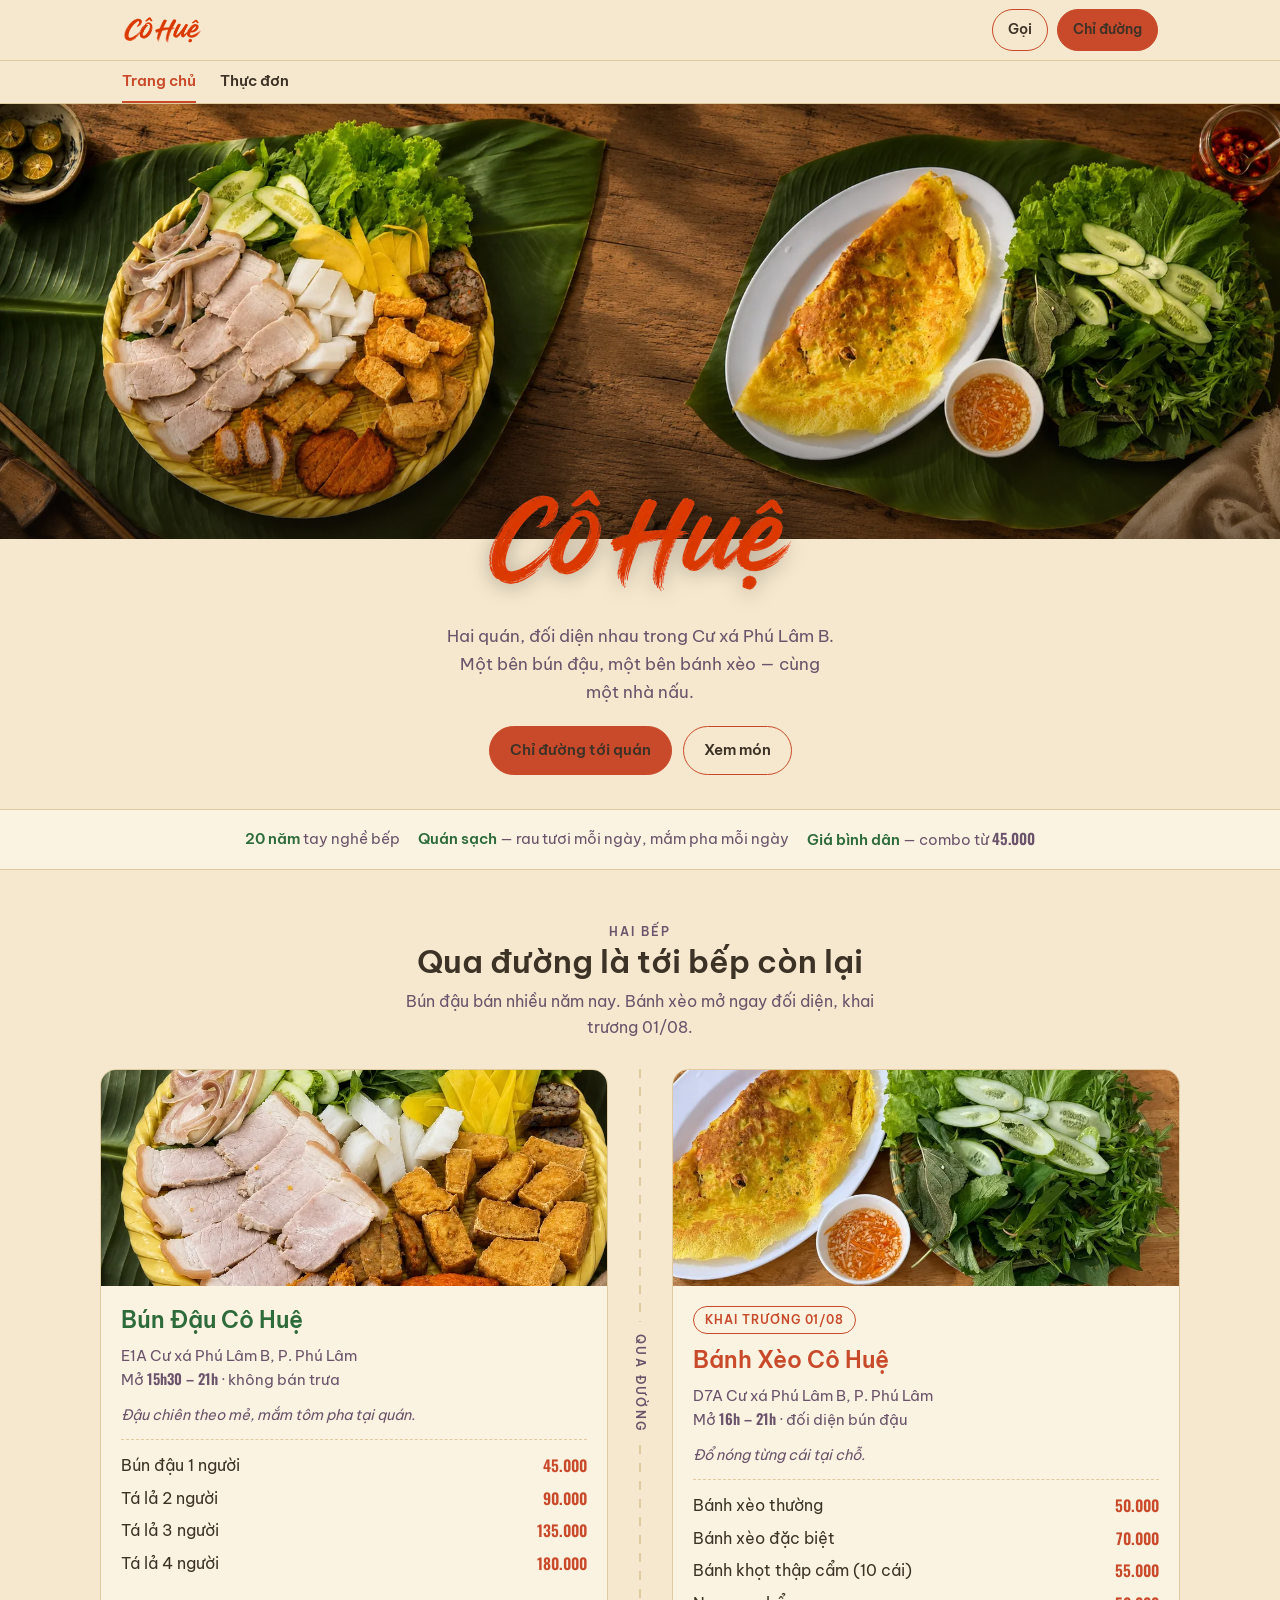
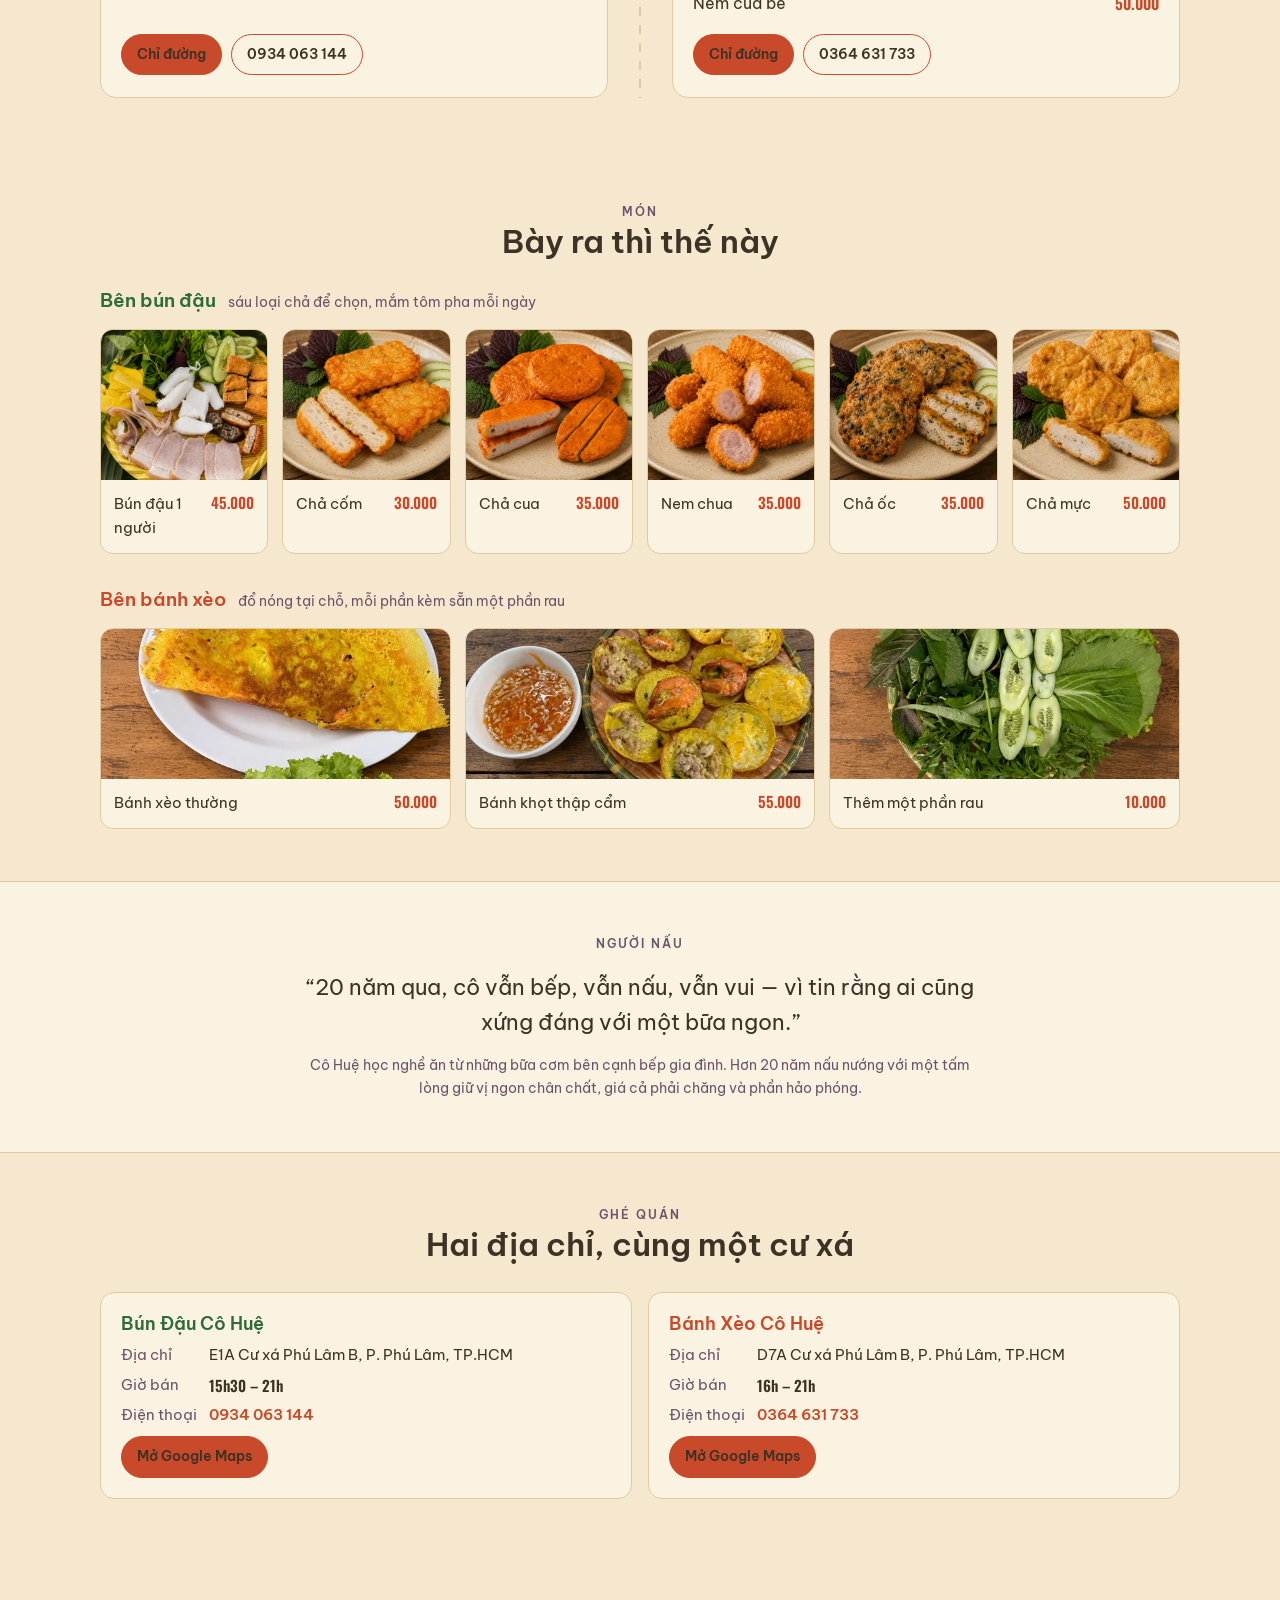
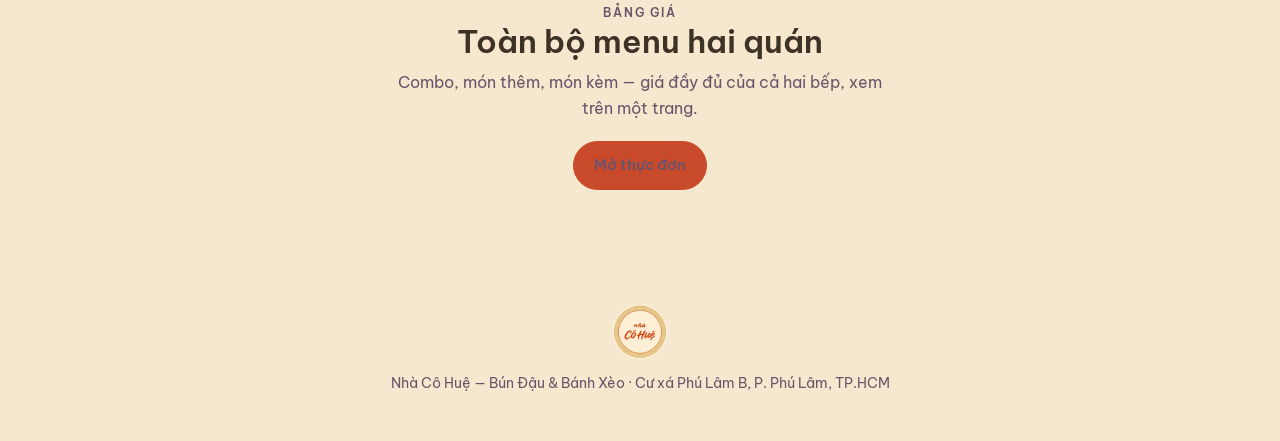
==== index.html @ 1aa7edf6 "trang co hue v1" ====
<!doctype html>
<html lang="vi">
<head>
<meta charset="utf-8">
<meta name="viewport" content="width=device-width,initial-scale=1">
<title>Nhà Cô Huệ — Bún Đậu &amp; Bánh Xèo, Cư xá Phú Lâm B</title>
<meta name="description" content="Hai quán đối diện nhau trong Cư xá Phú Lâm B, P. Phú Lâm, TP.HCM — một bên bún đậu, một bên bánh xèo, cùng một nhà nấu. Bún đậu mở 15h30–21h, bánh xèo mở 16h–21h.">
<link rel="canonical" href="https://nhacohue.com/">
<meta name="color-scheme" content="light">
<meta name="theme-color" content="#F6E8CE">
<link rel="icon" href="favicon-32.png" sizes="32x32" type="image/png">
<link rel="apple-touch-icon" href="favicon-180.png">
<meta property="og:type" content="restaurant">
<meta property="og:locale" content="vi_VN">
<meta property="og:site_name" content="Nhà Cô Huệ">
<meta property="og:title" content="Nhà Cô Huệ — Bún Đậu &amp; Bánh Xèo, Cư xá Phú Lâm B">
<meta property="og:description" content="Hai quán đối diện nhau trong Cư xá Phú Lâm B, P. Phú Lâm, TP.HCM — một bên bún đậu, một bên bánh xèo, cùng một nhà nấu. Bún đậu mở 15h30–21h, bánh xèo mở 16h–21h.">
<meta property="og:url" content="https://nhacohue.com/">
<meta property="og:image" content="https://nhacohue.com/og-nha-co-hue.jpg">
<meta name="twitter:card" content="summary_large_image">
<link rel="preload" href="fonts/be-vietnam-pro-400-1.woff2" as="font" type="font/woff2" crossorigin>
<link rel="preload" href="fonts/be-vietnam-pro-400-2.woff2" as="font" type="font/woff2" crossorigin>
<link rel="stylesheet" href="style.css">
<script type="application/ld+json">
[
  {
    "@context": "https://schema.org",
    "@type": "Restaurant",
    "name": "Bún Đậu Cô Huệ",
    "url": "https://nhacohue.com/",
    "image": "https://nhacohue.com/img/ta-la-2-nguoi.webp",
    "telephone": "+84934063144",
    "servesCuisine": "Bún đậu mắm tôm",
    "priceRange": "$",
    "hasMenu": "https://nhacohue.com/thuc-don",
    "address": {
      "@type": "PostalAddress",
      "streetAddress": "E1A Cư xá Phú Lâm B",
      "addressLocality": "Phường Phú Lâm",
      "addressRegion": "TP.HCM",
      "addressCountry": "VN"
    },
    "openingHours": "Mo-Su 15:30-21:00"
  },
  {
    "@context": "https://schema.org",
    "@type": "Restaurant",
    "name": "Bánh Xèo Cô Huệ",
    "url": "https://nhacohue.com/",
    "image": "https://nhacohue.com/img/banh-xeo-mam.webp",
    "telephone": "+84364631733",
    "servesCuisine": "Bánh xèo",
    "priceRange": "$",
    "hasMenu": "https://nhacohue.com/thuc-don",
    "address": {
      "@type": "PostalAddress",
      "streetAddress": "D7A Cư xá Phú Lâm B",
      "addressLocality": "Phường Phú Lâm",
      "addressRegion": "TP.HCM",
      "addressCountry": "VN"
    },
    "openingHours": "Mo-Su 16:00-21:00"
  }
]
</script>
</head>
<body>
<div class="pg">

<header class="bar">
  <div class="in">
    <img src="img/wordmark-co-hue.webp" alt="Cô Huệ" width="640" height="238">
    <div class="bar-r">
      <a class="btn btn-s btn-sm" href="tel:0934063144">Gọi</a>
      <a class="btn btn-p btn-sm" href="https://www.google.com/maps/search/?api=1&query=B%C3%BAn%20%C4%90%E1%BA%ADu%20C%C3%B4%20Hu%E1%BB%87%2C%20E1A%20C%C6%B0%20X%C3%A1%20Ph%C3%BA%20L%C3%A2m%20B%2C%20Ph%C3%BA%20L%C3%A2m%2C%20TP.HCM">Chỉ đường</a>
    </div>
  </div>
  <nav class="tabs" aria-label="Trang">
    <div class="in">
      <a class="tab" href="index.html" aria-current="page">Trang chủ</a>
      <a class="tab" href="thuc-don.html">Thực đơn</a>
    </div>
  </nav>
</header>

<section class="hero">
  <img class="hero-img" src="img/bia-hai-quan.webp" alt="Mâm bún đậu và mâm bánh xèo của nhà Cô Huệ" width="2000" height="667">
  <img class="hero-mk" src="img/wordmark-co-hue.webp" alt="Cô Huệ" width="640" height="238">
  <div class="hero-t in">
    <p>Hai quán, đối diện nhau trong Cư xá Phú Lâm B. Một bên bún đậu, một bên bánh xèo — cùng một nhà nấu.</p>
    <div class="hero-cta">
      <a class="btn btn-p" href="https://www.google.com/maps/search/?api=1&query=B%C3%BAn%20%C4%90%E1%BA%ADu%20C%C3%B4%20Hu%E1%BB%87%2C%20E1A%20C%C6%B0%20X%C3%A1%20Ph%C3%BA%20L%C3%A2m%20B%2C%20Ph%C3%BA%20L%C3%A2m%2C%20TP.HCM">Chỉ đường tới quán</a>
      <a class="btn btn-s" href="#mon">Xem món</a>
    </div>
  </div>
</section>

<section class="tru">
  <div class="in">
    <span><b>20 năm</b> tay nghề bếp</span>
    <span><b>Quán sạch</b> — rau tươi mỗi ngày, mắm pha mỗi ngày</span>
    <span><b>Giá bình dân</b> — combo từ <span class="num">45.000</span></span>
  </div>
</section>

<section class="sec in">
  <div class="sec-h">
    <div class="lbl">Hai bếp</div>
    <h2>Qua đường là tới bếp còn lại</h2>
    <p>Bún đậu bán nhiều năm nay. Bánh xèo mở ngay đối diện, khai trương 01/08.</p>
  </div>

  <div class="hai">
    <article class="quan bd">
      <img class="quan-img" src="img/ta-la-2-nguoi.webp" alt="Mâm tá lả bún đậu 2 người" width="900" height="675" loading="lazy" decoding="async">
      <div class="quan-b">
        <h3>Bún Đậu Cô Huệ</h3>
        <div class="quan-meta">E1A Cư xá Phú Lâm B, P. Phú Lâm<br>Mở <span class="num">15h30 – 21h</span> · không bán trưa</div>
        <div class="quan-cach">Đậu chiên theo mẻ, mắm tôm pha tại quán.</div>
        <ul class="quan-mon">
          <li><span>Bún đậu 1 người</span><span class="g num">45.000</span></li>
          <li><span>Tá lả 2 người</span><span class="g num">90.000</span></li>
          <li><span>Tá lả 3 người</span><span class="g num">135.000</span></li>
          <li><span>Tá lả 4 người</span><span class="g num">180.000</span></li>
        </ul>
        <div class="quan-act">
          <a class="btn btn-p btn-sm" href="https://www.google.com/maps/search/?api=1&query=B%C3%BAn%20%C4%90%E1%BA%ADu%20C%C3%B4%20Hu%E1%BB%87%2C%20E1A%20C%C6%B0%20X%C3%A1%20Ph%C3%BA%20L%C3%A2m%20B%2C%20Ph%C3%BA%20L%C3%A2m%2C%20TP.HCM">Chỉ đường</a>
          <a class="btn btn-s btn-sm" href="tel:0934063144">0934 063 144</a>
        </div>
      </div>
    </article>

    <div class="giua" aria-hidden="true">
      <div class="duong"></div>
      <div class="chu">qua đường</div>
      <div class="duong"></div>
    </div>

    <article class="quan bx">
      <img class="quan-img" src="img/banh-xeo-mam.webp" alt="Mâm bánh xèo gập đôi ăn kèm rau sống" width="900" height="675" loading="lazy" decoding="async">
      <div class="quan-b">
        <span class="mo">Khai trương 01/08</span>
        <h3>Bánh Xèo Cô Huệ</h3>
        <div class="quan-meta">D7A Cư xá Phú Lâm B, P. Phú Lâm<br>Mở <span class="num">16h – 21h</span> · đối diện bún đậu</div>
        <div class="quan-cach">Đổ nóng từng cái tại chỗ.</div>
        <ul class="quan-mon">
          <li><span>Bánh xèo thường</span><span class="g num">50.000</span></li>
          <li><span>Bánh xèo đặc biệt</span><span class="g num">70.000</span></li>
          <li><span>Bánh khọt thập cẩm (10 cái)</span><span class="g num">55.000</span></li>
          <li><span>Nem cua bể</span><span class="g num">50.000</span></li>
        </ul>
        <div class="quan-act">
          <a class="btn btn-p btn-sm" href="https://www.google.com/maps/search/?api=1&query=B%C3%A1nh%20X%C3%A8o%20C%C3%B4%20Hu%E1%BB%87%2C%20D7A%20C%C6%B0%20X%C3%A1%20Ph%C3%BA%20L%C3%A2m%20B%2C%20Ph%C3%BA%20L%C3%A2m%2C%20TP.HCM">Chỉ đường</a>
          <a class="btn btn-s btn-sm" href="tel:0364631733">0364 631 733</a>
        </div>
      </div>
    </article>
  </div>
</section>

<section class="sec in" id="mon">
  <div class="sec-h">
    <div class="lbl">Món</div>
    <h2>Bày ra thì thế này</h2>
  </div>

  <div class="luoi-h"><h3>Bên bún đậu</h3><em>sáu loại chả để chọn, mắm tôm pha mỗi ngày</em></div>
  <div class="luoi">
    <figure class="mon"><img src="img/bun-dau-1-nguoi.webp" alt="Bún đậu 1 người" width="520" height="390" loading="lazy" decoding="async"><figcaption class="mon-t"><span>Bún đậu 1 người</span><b class="num">45.000</b></figcaption></figure>
    <figure class="mon"><img src="img/cha-com.webp" alt="Chả cốm" width="520" height="390" loading="lazy" decoding="async"><figcaption class="mon-t"><span>Chả cốm</span><b class="num">30.000</b></figcaption></figure>
    <figure class="mon"><img src="img/cha-cua.webp" alt="Chả cua" width="520" height="390" loading="lazy" decoding="async"><figcaption class="mon-t"><span>Chả cua</span><b class="num">35.000</b></figcaption></figure>
    <figure class="mon"><img src="img/nem-chua-ran.webp" alt="Nem chua rán" width="520" height="390" loading="lazy" decoding="async"><figcaption class="mon-t"><span>Nem chua</span><b class="num">35.000</b></figcaption></figure>
    <figure class="mon"><img src="img/cha-oc.webp" alt="Chả ốc" width="520" height="390" loading="lazy" decoding="async"><figcaption class="mon-t"><span>Chả ốc</span><b class="num">35.000</b></figcaption></figure>
    <figure class="mon"><img src="img/cha-muc.webp" alt="Chả mực" width="520" height="390" loading="lazy" decoding="async"><figcaption class="mon-t"><span>Chả mực</span><b class="num">50.000</b></figcaption></figure>
  </div>

  <div class="luoi-h bx" style="margin-top:34px;"><h3>Bên bánh xèo</h3><em>đổ nóng tại chỗ, mỗi phần kèm sẵn một phần rau</em></div>
  <div class="luoi">
    <figure class="mon"><img src="img/banh-xeo-gap-doi.webp" alt="Bánh xèo gập đôi" width="520" height="390" loading="lazy" decoding="async"><figcaption class="mon-t"><span>Bánh xèo thường</span><b class="num">50.000</b></figcaption></figure>
    <figure class="mon"><img src="img/banh-khot-thap-cam.webp" alt="Bánh khọt thập cẩm" width="520" height="390" loading="lazy" decoding="async"><figcaption class="mon-t"><span>Bánh khọt thập cẩm</span><b class="num">55.000</b></figcaption></figure>
    <figure class="mon"><img src="img/rau-song.webp" alt="Rổ rau sống ăn kèm" width="520" height="390" loading="lazy" decoding="async"><figcaption class="mon-t"><span>Thêm một phần rau</span><b class="num">10.000</b></figcaption></figure>
  </div>
</section>

<section class="chuyen">
  <figure class="in">
    <div class="lbl">Người nấu</div>
    <blockquote>“20 năm qua, cô vẫn bếp, vẫn nấu, vẫn vui — vì tin rằng ai cũng xứng đáng với một bữa ngon.”</blockquote>
    <figcaption>Cô Huệ học nghề ăn từ những bữa cơm bên cạnh bếp gia đình. Hơn 20 năm nấu nướng với một tấm lòng giữ vị ngon chân chất, giá cả phải chăng và phần hảo phóng.</figcaption>
  </figure>
</section>

<section class="sec in">
  <div class="sec-h">
    <div class="lbl">Ghé quán</div>
    <h2>Hai địa chỉ, cùng một cư xá</h2>
  </div>
  <div class="ghe">
    <div class="diachi bd">
      <h3>Bún Đậu Cô Huệ</h3>
      <dl>
        <dt>Địa chỉ</dt><dd>E1A Cư xá Phú Lâm B, P. Phú Lâm, TP.HCM</dd>
        <dt>Giờ bán</dt><dd class="num">15h30 – 21h</dd>
        <dt>Điện thoại</dt><dd><a class="tel" href="tel:0934063144">0934 063 144</a></dd>
      </dl>
      <a class="btn btn-p btn-sm" href="https://www.google.com/maps/search/?api=1&query=B%C3%BAn%20%C4%90%E1%BA%ADu%20C%C3%B4%20Hu%E1%BB%87%2C%20E1A%20C%C6%B0%20X%C3%A1%20Ph%C3%BA%20L%C3%A2m%20B%2C%20Ph%C3%BA%20L%C3%A2m%2C%20TP.HCM" style="align-self:flex-start;">Mở Google Maps</a>
    </div>
    <div class="diachi bx">
      <h3>Bánh Xèo Cô Huệ</h3>
      <dl>
        <dt>Địa chỉ</dt><dd>D7A Cư xá Phú Lâm B, P. Phú Lâm, TP.HCM</dd>
        <dt>Giờ bán</dt><dd class="num">16h – 21h</dd>
        <dt>Điện thoại</dt><dd><a class="tel" href="tel:0364631733">0364 631 733</a></dd>
      </dl>
      <a class="btn btn-p btn-sm" href="https://www.google.com/maps/search/?api=1&query=B%C3%A1nh%20X%C3%A8o%20C%C3%B4%20Hu%E1%BB%87%2C%20D7A%20C%C6%B0%20X%C3%A1%20Ph%C3%BA%20L%C3%A2m%20B%2C%20Ph%C3%BA%20L%C3%A2m%2C%20TP.HCM" style="align-self:flex-start;">Mở Google Maps</a>
    </div>
  </div>
</section>

<section class="sec in" id="bang-gia">
  <div class="sec-h">
    <div class="lbl">Bảng giá</div>
    <h2>Toàn bộ menu hai quán</h2>
    <p>Combo, món thêm, món kèm — giá đầy đủ của cả hai bếp, xem trên một trang.</p>
    <p style="margin-top:20px;"><a class="btn btn-p" href="thuc-don.html">Mở thực đơn</a></p>
  </div>
</section>

<footer class="chan">
  <div class="in">
    <img src="img/logo-nha-co-hue.webp" alt="" width="160" height="160" loading="lazy" decoding="async">
    <div>Nhà Cô Huệ — Bún Đậu &amp; Bánh Xèo · Cư xá Phú Lâm B, P. Phú Lâm, TP.HCM</div>
  </div>
</footer>

<div class="dock">
  <a class="btn btn-s btn-sm" href="tel:0934063144">Gọi bún đậu</a>
  <a class="btn btn-p btn-sm" href="https://www.google.com/maps/search/?api=1&query=B%C3%BAn%20%C4%90%E1%BA%ADu%20C%C3%B4%20Hu%E1%BB%87%2C%20E1A%20C%C6%B0%20X%C3%A1%20Ph%C3%BA%20L%C3%A2m%20B%2C%20Ph%C3%BA%20L%C3%A2m%2C%20TP.HCM">Chỉ đường</a>
</div>

</div>
</body>
</html>
---- style.css ----
/* Sinh bởi _brand/web/build_site.py — ĐỪNG sửa tay ở đây.
   Sửa landing-template.html trong vault rồi build lại. */
@font-face{
  font-family:'Be Vietnam Pro';
  font-style:normal;
  font-weight:400;
  font-display:swap;
  src:url(fonts/be-vietnam-pro-400-1.woff2) format('woff2');
  unicode-range:U+0102-0103, U+0110-0111, U+0128-0129, U+0168-0169, U+01A0-01A1, U+01AF-01B0, U+0300-0301, U+0303-0304, U+0308-0309, U+0323, U+0329, U+1EA0-1EF9, U+20AB;
}
@font-face{
  font-family:'Be Vietnam Pro';
  font-style:normal;
  font-weight:400;
  font-display:swap;
  src:url(fonts/be-vietnam-pro-400-2.woff2) format('woff2');
  unicode-range:U+0000-00FF, U+0131, U+0152-0153, U+02BB-02BC, U+02C6, U+02DA, U+02DC, U+0304, U+0308, U+0329, U+2000-206F, U+20AC, U+2122, U+2191, U+2193, U+2212, U+2215, U+FEFF, U+FFFD;
}
@font-face{
  font-family:'Be Vietnam Pro';
  font-style:normal;
  font-weight:600;
  font-display:swap;
  src:url(fonts/be-vietnam-pro-600-1.woff2) format('woff2');
  unicode-range:U+0102-0103, U+0110-0111, U+0128-0129, U+0168-0169, U+01A0-01A1, U+01AF-01B0, U+0300-0301, U+0303-0304, U+0308-0309, U+0323, U+0329, U+1EA0-1EF9, U+20AB;
}
@font-face{
  font-family:'Be Vietnam Pro';
  font-style:normal;
  font-weight:600;
  font-display:swap;
  src:url(fonts/be-vietnam-pro-600-2.woff2) format('woff2');
  unicode-range:U+0000-00FF, U+0131, U+0152-0153, U+02BB-02BC, U+02C6, U+02DA, U+02DC, U+0304, U+0308, U+0329, U+2000-206F, U+20AC, U+2122, U+2191, U+2193, U+2212, U+2215, U+FEFF, U+FFFD;
}
@font-face{
  font-family:'Oswald';
  font-style:normal;
  font-weight:600;
  font-display:swap;
  src:url(fonts/oswald-600-1.woff2) format('woff2');
  unicode-range:U+0102-0103, U+0110-0111, U+0128-0129, U+0168-0169, U+01A0-01A1, U+01AF-01B0, U+0300-0301, U+0303-0304, U+0308-0309, U+0323, U+0329, U+1EA0-1EF9, U+20AB;
}
@font-face{
  font-family:'Oswald';
  font-style:normal;
  font-weight:600;
  font-display:swap;
  src:url(fonts/oswald-600-2.woff2) format('woff2');
  unicode-range:U+0000-00FF, U+0131, U+0152-0153, U+02BB-02BC, U+02C6, U+02DA, U+02DC, U+0304, U+0308, U+0329, U+2000-206F, U+20AC, U+2122, U+2191, U+2193, U+2212, U+2215, U+FEFF, U+FFFD;
}

:root{
  --kem:#F6E8CE; --kem-sang:#FBF3E2; --do-dat:#C94A2A; --xanh-rau:#2E6B3A;
  --mam-tom:#6B546B; --tre-moc:#D6B485; --muc:#3D3226;
  --nen:var(--kem); --mat:var(--kem-sang); --chu:var(--muc); --chu-phu:var(--mam-tom);
  --vien:#E0CBA0; --accent:var(--do-dat); --rau:var(--xanh-rau);
  --sans:"Be Vietnam Pro","Segoe UI",system-ui,-apple-system,"Helvetica Neue",sans-serif;
  --so:"Oswald","Be Vietnam Pro","Segoe UI",system-ui,sans-serif;
  --wrap:1080px;
}
/* KHOÁ CỨNG bảng màu kem — Minh chốt 27/07. KHÔNG thêm lại nhánh
   prefers-color-scheme:dark: bảng màu Cô Huệ là kem–đỏ đất–xanh rau, bản tối
   trước đây chỉ là đảo màu máy móc và chọi với mọi ảnh món chụp nền sáng. */
:root{color-scheme:light;}

*{box-sizing:border-box;}
html,body{margin:0;padding:0;background:var(--nen);}
.pg{background:var(--nen);color:var(--chu);font-family:var(--sans);
    font-size:17px;line-height:1.65;margin:0;padding:0;}
.pg img{max-width:100%;display:block;}
.pg a{color:inherit;}
.in{max-width:var(--wrap);margin:0 auto;padding:0 22px;}
.pg h1,.pg h2,.pg h3{text-wrap:balance;margin:0;font-weight:600;line-height:1.2;}
.lbl{font-size:12px;letter-spacing:.16em;text-transform:uppercase;
     color:var(--chu-phu);font-weight:600;}
.num{font-family:var(--so);font-variant-numeric:tabular-nums;font-weight:600;}

.bar{position:sticky;top:0;z-index:30;background:var(--nen);
     border-bottom:1px solid var(--vien);}
.bar>.in{display:flex;align-items:center;justify-content:space-between;
         gap:14px;height:60px;}
.bar img{height:30px;width:auto;}
.bar-r{display:flex;gap:9px;align-items:center;}

/* hàng thứ hai của thanh — hai tab, không JS */
.tabs{border-top:1px solid var(--vien);}
.tabs .in{display:flex;gap:24px;align-items:stretch;height:42px;}
.tab{display:flex;align-items:center;font-size:15px;font-weight:600;
     text-decoration:none;color:var(--chu-phu);border-bottom:2px solid transparent;}
.tab:hover{color:var(--chu);}
.tab[aria-current="page"]{color:var(--accent);border-bottom-color:var(--accent);}
.tab:focus-visible{outline:3px solid var(--rau);outline-offset:-3px;}

.btn{display:inline-flex;align-items:center;gap:7px;border-radius:999px;
     padding:11px 20px;font-size:15px;font-weight:600;text-decoration:none;
     border:1.5px solid var(--accent);transition:transform .15s,filter .15s;}
.btn-p{background:var(--accent);color:#FFF6E6;}
.btn-s{background:transparent;color:var(--accent);}
.btn:hover{filter:brightness(1.06);transform:translateY(-1px);}
.btn:focus-visible{outline:3px solid var(--rau);outline-offset:2px;}
.btn-sm{padding:8px 15px;font-size:14px;}

/* ảnh nguồn 3:1 — chiều cao bám sát 34vw để crop tối thiểu, không cắt cụt hai mâm */
.hero{position:relative;--hero-h:clamp(300px,34vw,560px);}
.hero-img{width:100%;height:var(--hero-h);object-fit:cover;object-position:center 46%;}
/* dải tối ở đáy ảnh (KHÔNG phải đáy section): wordmark luôn đọc được */
.hero::after{content:"";position:absolute;left:0;right:0;top:0;height:var(--hero-h);
             pointer-events:none;
             background:linear-gradient(to bottom,transparent 60%,rgba(20,14,8,.5));}
.hero-mk{display:block;margin:-58px auto 0;position:relative;z-index:2;
         width:min(320px,66%);height:auto;
         filter:drop-shadow(0 3px 10px rgba(0,0,0,.28));}
.hero-t{text-align:center;padding:12px 0 34px;}
.hero-t p{margin:10px auto 0;max-width:36ch;color:var(--chu-phu);font-size:17px;}
.hero-cta{display:flex;gap:11px;justify-content:center;flex-wrap:wrap;margin-top:20px;}

.tru{border-top:1px solid var(--vien);border-bottom:1px solid var(--vien);
     background:var(--mat);}
.tru .in{display:flex;flex-wrap:wrap;gap:18px;justify-content:center;
         align-items:center;padding-top:16px;padding-bottom:16px;}
.tru b{color:var(--rau);font-weight:600;}
.tru span{font-size:15px;color:var(--chu-phu);}

.sec{padding:52px 0;}
.sec-h{text-align:center;margin-bottom:28px;}
.sec-h h1,.sec-h h2{font-size:clamp(24px,3.6vw,32px);}
.sec-h p{color:var(--chu-phu);margin:8px auto 0;max-width:44ch;font-size:16px;}

.hai{display:grid;grid-template-columns:1fr 64px 1fr;gap:0;align-items:stretch;}
.quan{background:var(--mat);border:1px solid var(--vien);border-radius:16px;
      overflow:hidden;display:flex;flex-direction:column;}
.quan-img{width:100%;height:216px;object-fit:cover;}
.quan-b{padding:20px 20px 22px;display:flex;flex-direction:column;gap:12px;flex:1;}
.quan h3{font-size:23px;color:var(--rau);}
.quan.bx h3{color:var(--accent);}
.quan-meta{font-size:14.5px;color:var(--chu-phu);line-height:1.55;}
.quan-cach{font-size:14.5px;color:var(--chu-phu);font-style:italic;}
.quan-mon{list-style:none;margin:0;padding:0;display:flex;flex-direction:column;gap:7px;
          border-top:1px dashed var(--vien);padding-top:13px;}
.quan-mon li{display:flex;justify-content:space-between;gap:12px;font-size:15.5px;}
.quan-mon .g{color:var(--accent);}
.quan-act{display:flex;gap:9px;flex-wrap:wrap;margin-top:auto;padding-top:6px;}
.mo{display:inline-block;font-size:12px;font-weight:600;letter-spacing:.08em;
    text-transform:uppercase;color:var(--accent);border:1px solid var(--accent);
    border-radius:999px;padding:3px 11px;align-self:flex-start;}

.giua{display:flex;flex-direction:column;align-items:center;justify-content:center;gap:12px;}
.giua .duong{flex:1;width:2px;background:repeating-linear-gradient(
    to bottom,var(--vien) 0 9px,transparent 9px 18px);}
.giua .chu{writing-mode:vertical-rl;font-size:12px;letter-spacing:.2em;
           text-transform:uppercase;color:var(--chu-phu);white-space:nowrap;font-weight:600;}

.luoi{display:grid;grid-template-columns:repeat(auto-fit,minmax(168px,1fr));gap:14px;}
/* figure có margin mặc định 40px hai bên — Artifact reset hộ, host thường thì không */
.mon{margin:0;background:var(--mat);border:1px solid var(--vien);border-radius:13px;overflow:hidden;}
.mon img{width:100%;height:150px;object-fit:cover;}
.mon-t{padding:10px 13px 12px;display:flex;justify-content:space-between;
       align-items:baseline;gap:8px;}
.mon-t span{font-size:15px;}
.mon-t b{color:var(--accent);font-weight:600;font-size:15px;}
.luoi-h{display:flex;align-items:baseline;gap:12px;margin:0 0 15px;}
.luoi-h h3{font-size:19px;color:var(--rau);}
.luoi-h.bx h3{color:var(--accent);}
.luoi-h em{font-style:normal;font-size:14px;color:var(--chu-phu);}

.chuyen{background:var(--mat);border-top:1px solid var(--vien);
        border-bottom:1px solid var(--vien);}
.chuyen .in{max-width:720px;text-align:center;padding-top:52px;padding-bottom:52px;}
.chuyen blockquote{margin:16px 0 0;font-size:clamp(18px,2.5vw,22px);line-height:1.6;}
.chuyen figcaption{margin-top:14px;font-size:14px;color:var(--chu-phu);}

.ghe{display:grid;grid-template-columns:repeat(auto-fit,minmax(268px,1fr));gap:16px;}
.diachi{background:var(--mat);border:1px solid var(--vien);border-radius:14px;padding:20px;
        display:flex;flex-direction:column;gap:9px;}
.diachi h3{font-size:18px;color:var(--rau);}
.diachi.bx h3{color:var(--accent);}
.diachi dl{margin:0;display:grid;grid-template-columns:auto 1fr;gap:5px 12px;font-size:15px;}
.diachi dt{color:var(--chu-phu);}
.diachi dd{margin:0;}
.diachi a.tel{color:var(--accent);text-decoration:none;font-weight:600;}

.bg{border:1px solid var(--vien);border-radius:13px;background:var(--mat);
    margin-bottom:12px;overflow:hidden;}
.bg>summary{cursor:pointer;padding:15px 20px;font-weight:600;font-size:17px;
            list-style:none;display:flex;justify-content:space-between;
            align-items:center;gap:12px;}
.bg>summary::-webkit-details-marker{display:none;}
.bg>summary::after{content:"+";font-family:var(--so);font-size:23px;
                   color:var(--accent);line-height:1;}
.bg[open]>summary::after{content:"\2013";}
.bg>summary:focus-visible{outline:3px solid var(--rau);outline-offset:-3px;}
.bg-b{padding:0 20px 18px;}
.bg-b h4{margin:15px 0 5px;font-size:12px;letter-spacing:.16em;text-transform:uppercase;
         color:var(--chu-phu);font-weight:600;}
.bg-b>p{margin:13px 0 0;font-size:14px;color:var(--chu-phu);}
.gia{list-style:none;margin:0;padding:0;columns:2;column-gap:26px;}
.gia li{display:flex;justify-content:space-between;gap:10px;font-size:15.5px;
        padding:5px 0;border-bottom:1px dotted var(--vien);break-inside:avoid;}
@media (max-width:560px){.gia{columns:1;}}
.them{margin:14px 0 0;text-align:center;font-size:15px;color:var(--chu-phu);}

.chan{text-align:center;padding:34px 0 46px;color:var(--chu-phu);font-size:14px;}
.chan img{width:56px;height:56px;margin:0 auto 12px;border-radius:50%;}

.dock{position:sticky;bottom:0;z-index:30;display:none;gap:9px;padding:10px 16px;
      background:var(--nen);border-top:1px solid var(--vien);}
.dock .btn{flex:1;justify-content:center;}

@media (max-width:860px){
  .bar>.in{height:54px;}
  .tabs .in{height:38px;gap:20px;}
  .tab{font-size:14px;}
  .hai{grid-template-columns:1fr;gap:14px;}
  .giua{flex-direction:row;padding:2px 0;}
  .giua .duong{height:2px;width:auto;background:repeating-linear-gradient(
      to right,var(--vien) 0 9px,transparent 9px 18px);}
  .giua .chu{writing-mode:horizontal-tb;}
  /* ảnh 3:1 mà khung điện thoại cao -> crop ngang nhiều; kéo về phía mâm bún đậu
     thay vì để giữa (giữa là khoảng gỗ trống) */
  .hero-img{object-position:30% 46%;}
  .hero-mk{margin-top:-40px;width:min(250px,72%);}
  .dock{display:flex;}
}
@media (prefers-reduced-motion:reduce){
  .btn{transition:none;}
  .btn:hover{transform:none;}
}
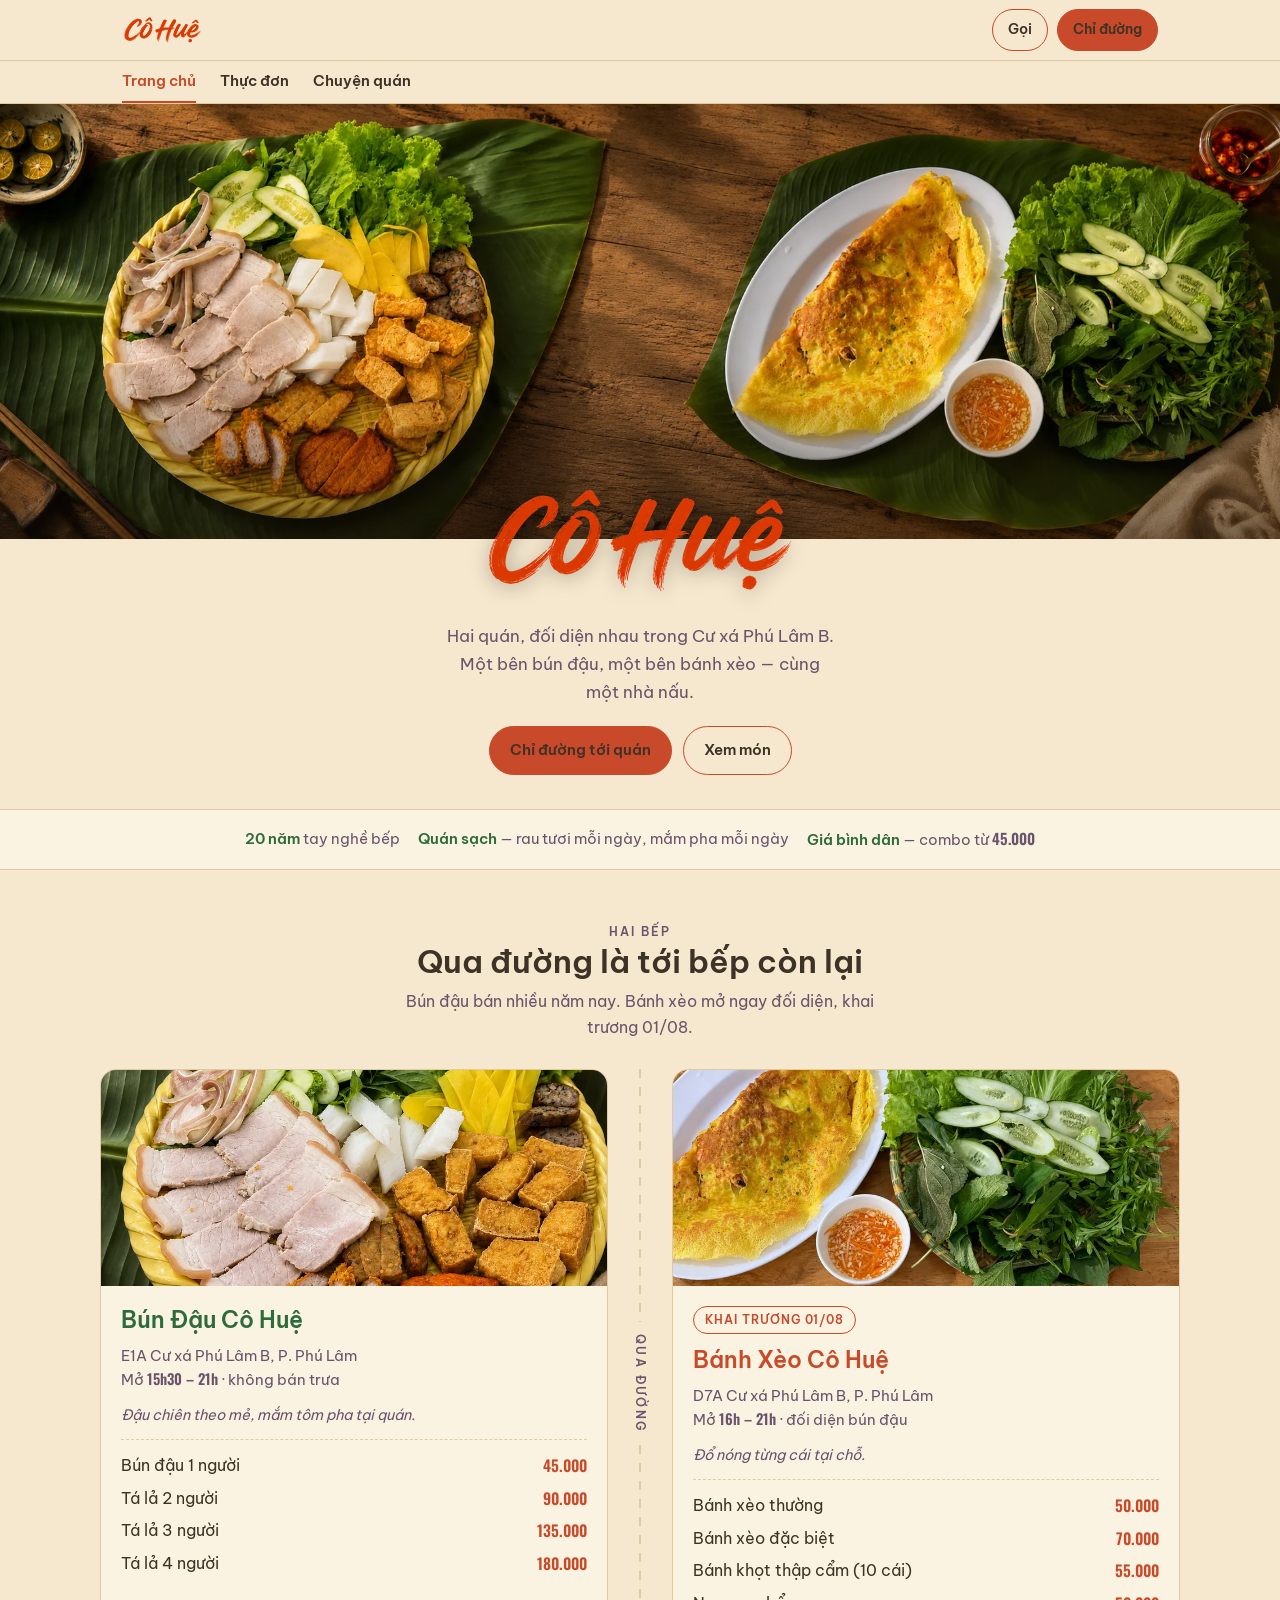
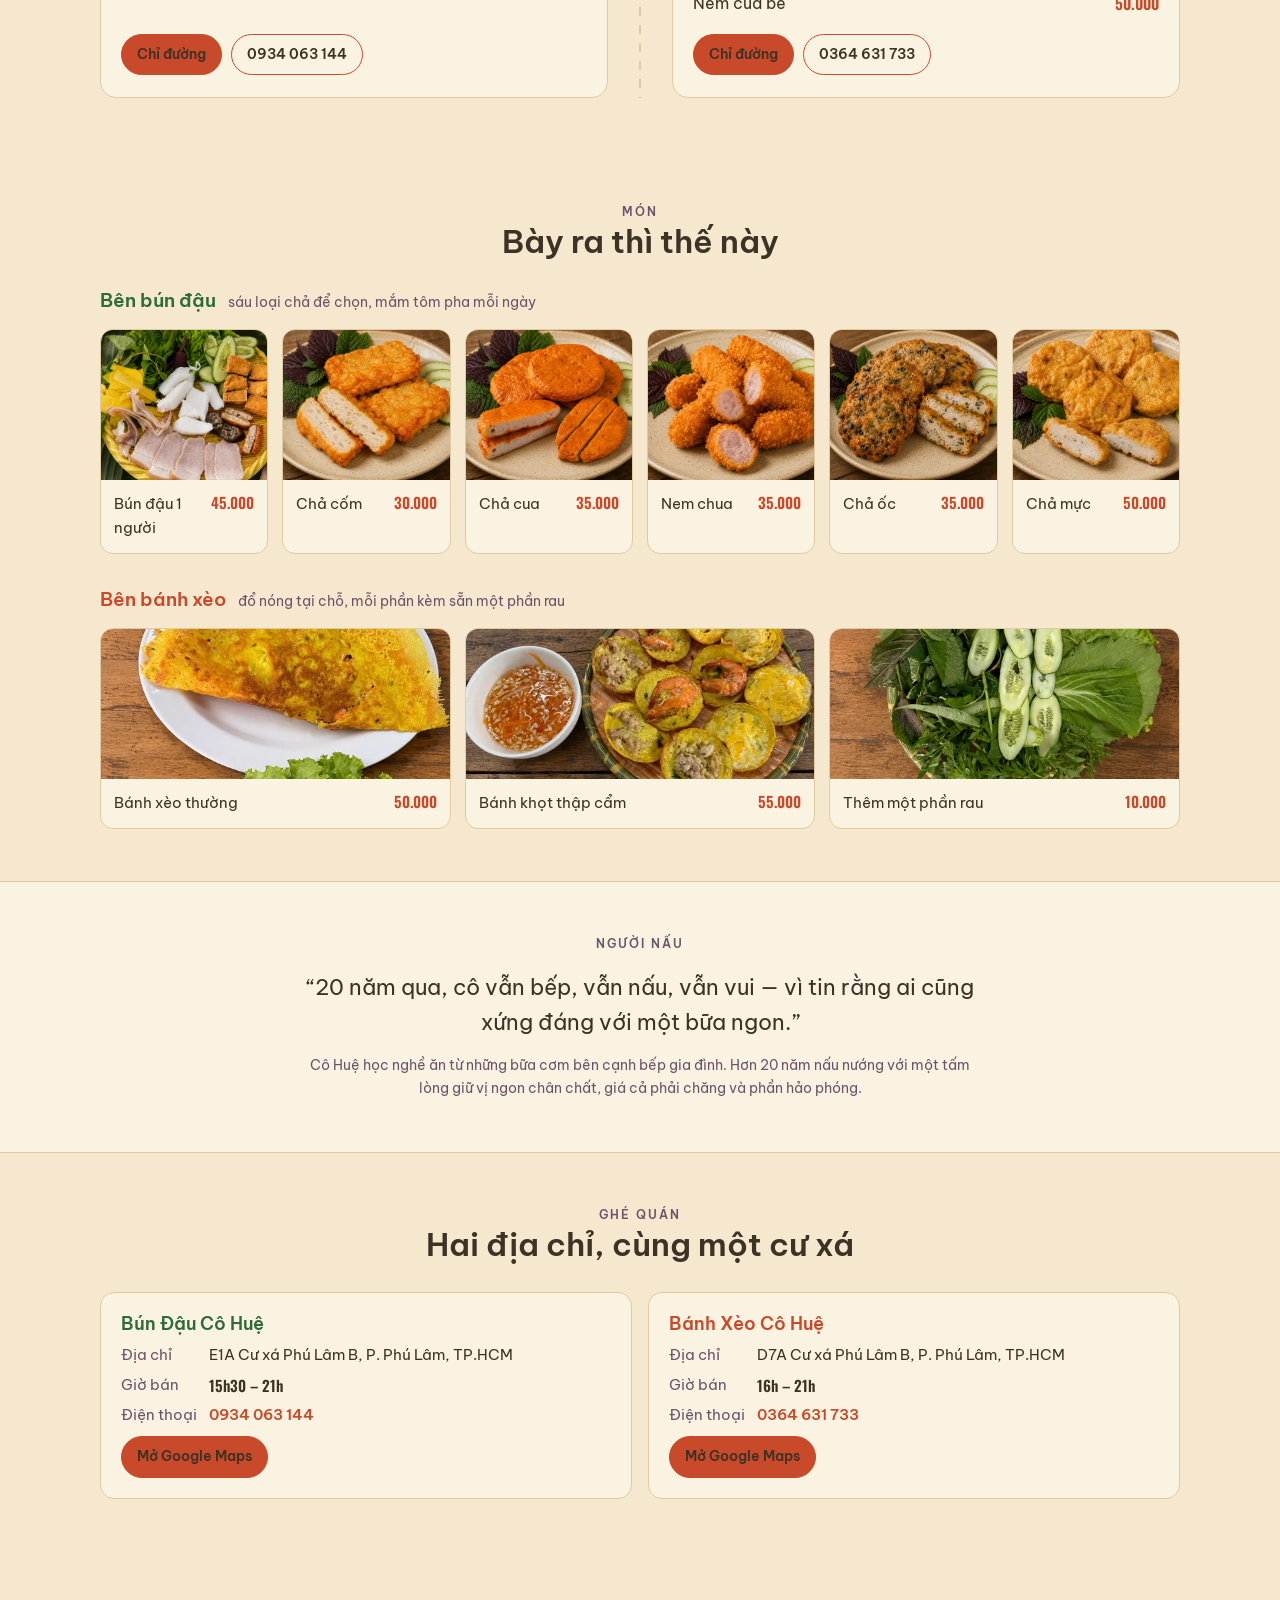
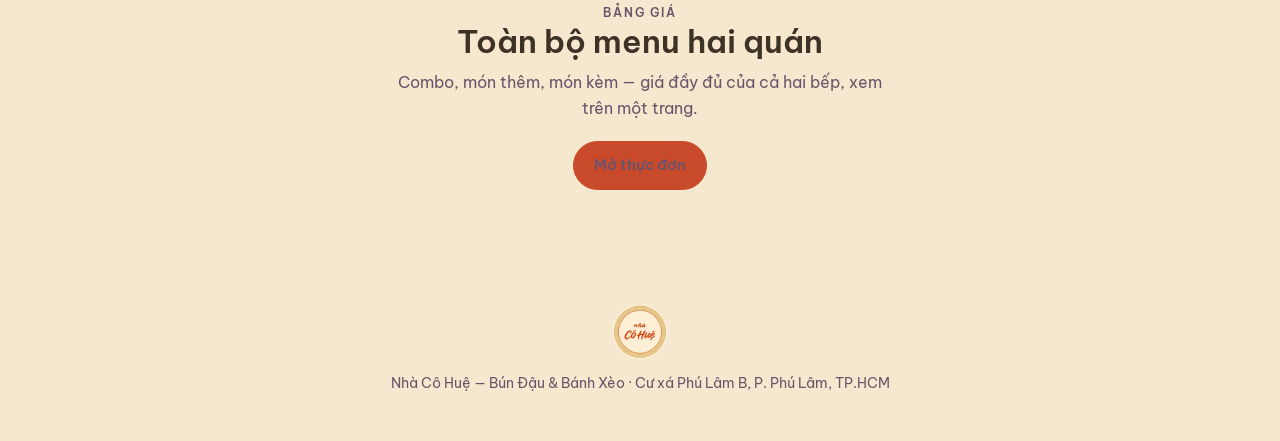
==== commit 36ee4a1e: "Them tab Chuyen quan + bai dau tien (cha com it com) - chuyen-quan.html: trang danh sach bai - chuye" ====
--- a/index.html
+++ b/index.html
@@ -79,6 +79,7 @@
     <div class="in">
       <a class="tab" href="index.html" aria-current="page">Trang chủ</a>
       <a class="tab" href="thuc-don.html">Thực đơn</a>
+      <a class="tab" href="chuyen-quan.html">Chuyện quán</a>
     </div>
   </nav>
 </header>
--- a/style.css
+++ b/style.css
@@ -199,6 +199,29 @@
 @media (max-width:560px){.gia{columns:1;}}
 .them{margin:14px 0 0;text-align:center;font-size:15px;color:var(--chu-phu);}
 
+/* Chuyện quán — trang danh sách (.ds/.the-bai) + trang bài (.bai). Bài viết là
+   chữ đọc lâu, nên khổ hẹp hơn phần còn lại của site và dòng thưa hơn. */
+.ds{display:flex;flex-direction:column;gap:14px;max-width:720px;margin:0 auto;}
+.the-bai{display:grid;grid-template-columns:132px 1fr;gap:16px;align-items:center;
+         background:var(--mat);border:1px solid var(--vien);border-radius:14px;
+         overflow:hidden;text-decoration:none;}
+.the-bai img{width:132px;height:112px;object-fit:cover;}
+.the-bai .t{padding:14px 18px 14px 0;}
+.the-bai h3{font-size:18px;margin:0 0 6px;}
+.the-bai p{margin:0;font-size:15px;color:var(--chu-phu);line-height:1.55;}
+.the-bai:hover h3{color:var(--accent);}
+.the-bai:focus-visible{outline:3px solid var(--rau);outline-offset:2px;}
+
+.bai{max-width:660px;margin:0 auto;}
+.bai h1{font-size:clamp(25px,4vw,34px);margin-bottom:10px;}
+.bai-meta{font-size:14px;color:var(--chu-phu);margin:0 0 22px;}
+.bai-anh{width:100%;height:auto;border-radius:14px;border:1px solid var(--vien);
+         margin-bottom:26px;}
+.bai p{margin:0 0 19px;font-size:17.5px;line-height:1.78;}
+.bai-ve{display:inline-block;margin-top:26px;font-size:15px;font-weight:600;
+        color:var(--accent);text-decoration:none;}
+.bai-ve:hover{text-decoration:underline;}
+
 .chan{text-align:center;padding:34px 0 46px;color:var(--chu-phu);font-size:14px;}
 .chan img{width:56px;height:56px;margin:0 auto 12px;border-radius:50%;}
 
@@ -206,6 +229,12 @@
       background:var(--nen);border-top:1px solid var(--vien);}
 .dock .btn{flex:1;justify-content:center;}
 
+@media (max-width:560px){
+  .the-bai{grid-template-columns:100px 1fr;}
+  .the-bai img{width:100px;height:100px;}
+  .the-bai .t{padding:12px 14px 12px 0;}
+  .bai p{font-size:17px;}
+}
 @media (max-width:860px){
   .bar>.in{height:54px;}
   .tabs .in{height:38px;gap:20px;}
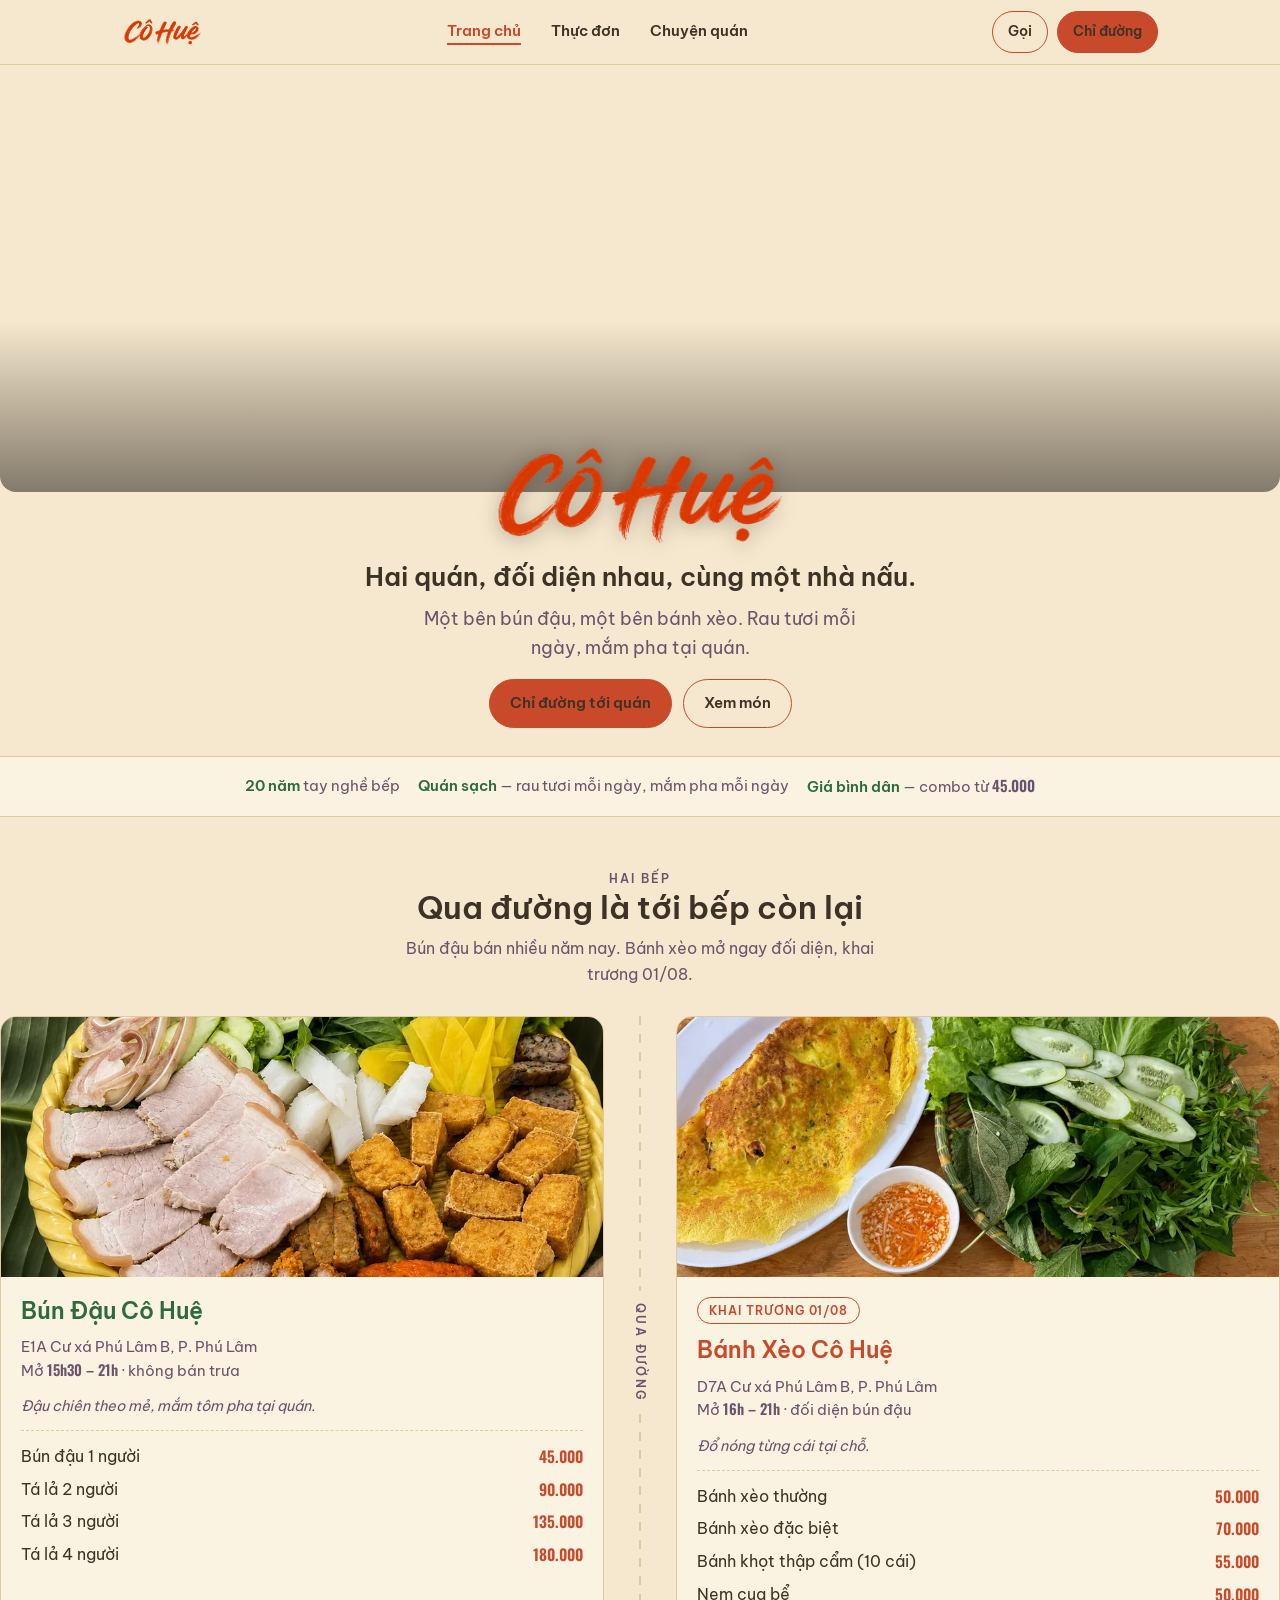
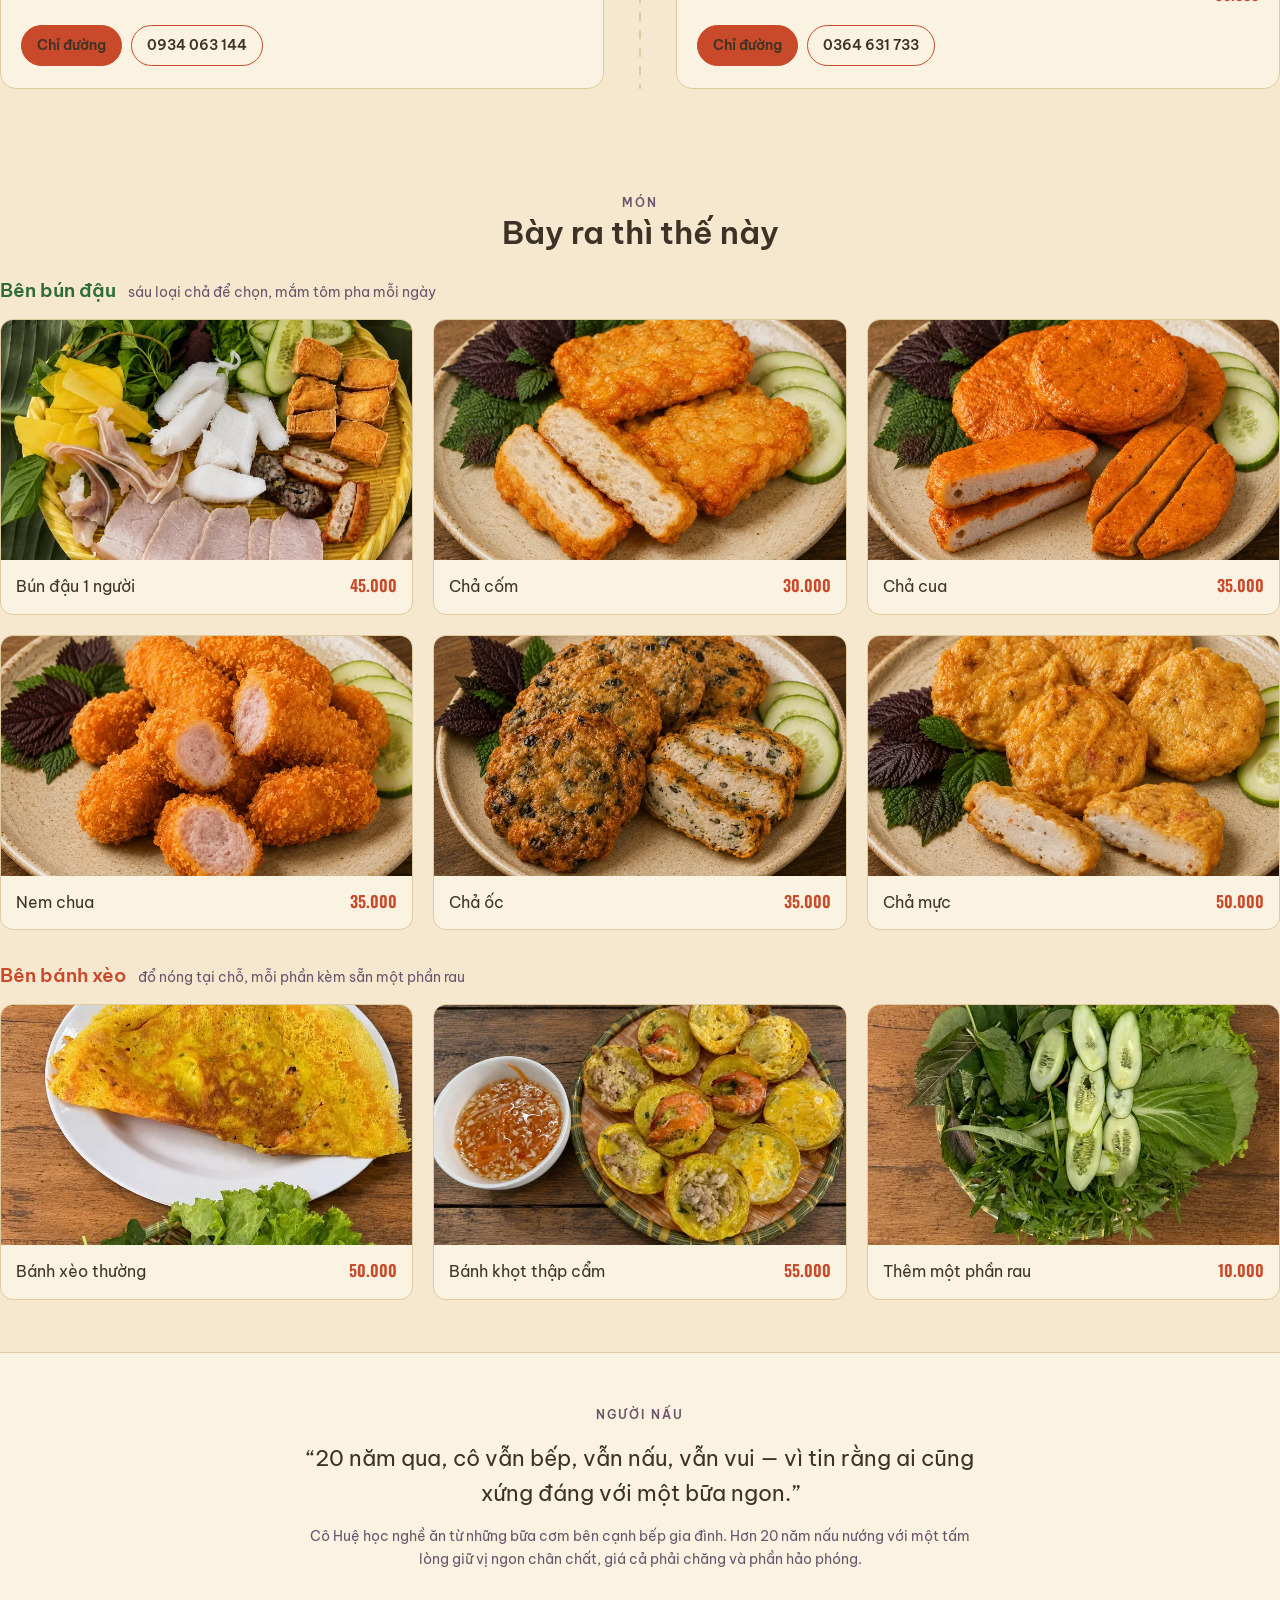
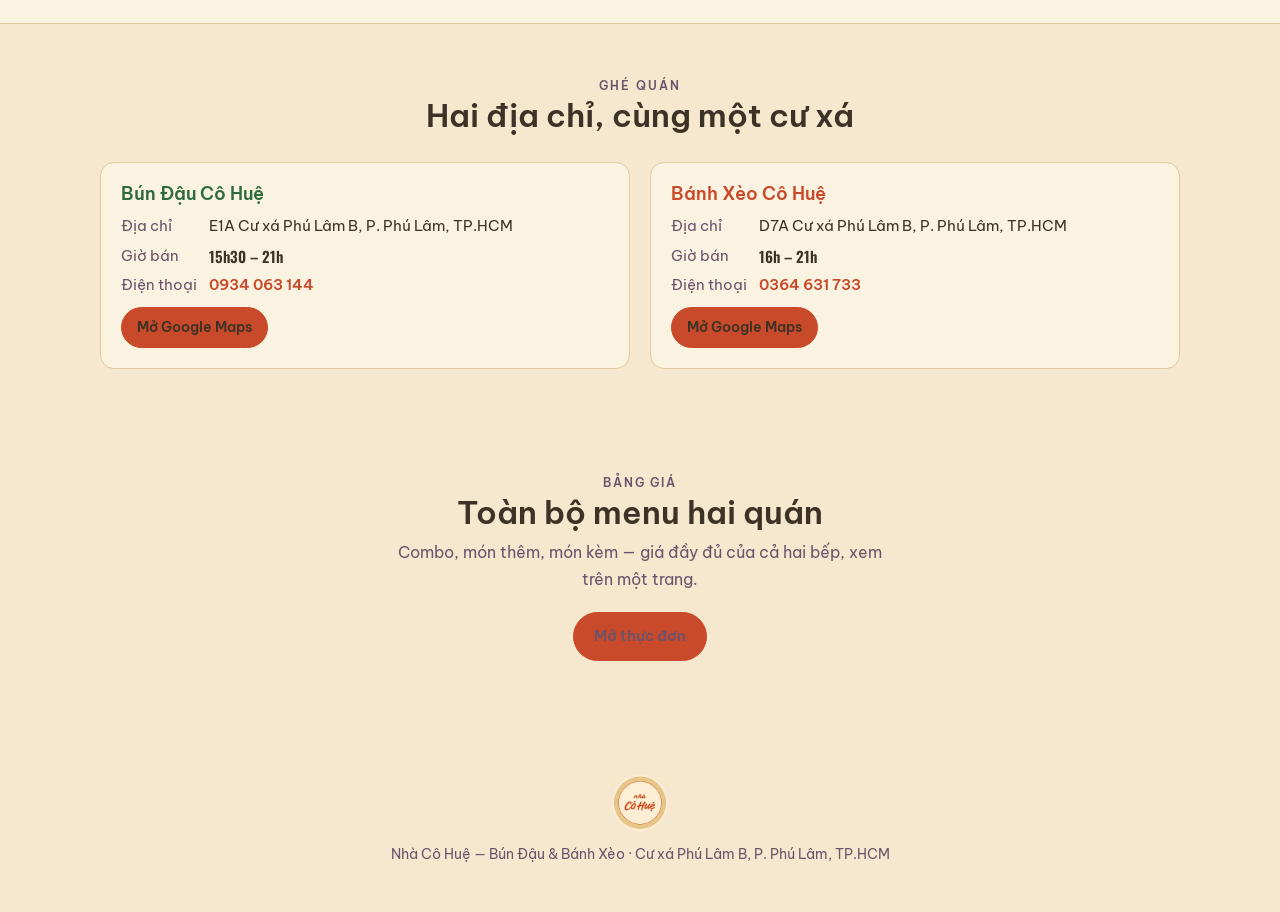
==== commit 0322ebbb: "web: hero hai cot tren dien thoai + ban build ton Khổ điện thoại: chữ bên trái, cột phải chia đôi (m" ====
--- a/index.html
+++ b/index.html
@@ -74,24 +74,47 @@
       <a class="btn btn-s btn-sm" href="tel:0934063144">Gọi</a>
       <a class="btn btn-p btn-sm" href="https://www.google.com/maps/search/?api=1&query=B%C3%BAn%20%C4%90%E1%BA%ADu%20C%C3%B4%20Hu%E1%BB%87%2C%20E1A%20C%C6%B0%20X%C3%A1%20Ph%C3%BA%20L%C3%A2m%20B%2C%20Ph%C3%BA%20L%C3%A2m%2C%20TP.HCM">Chỉ đường</a>
     </div>
-  </div>
-  <nav class="tabs" aria-label="Trang">
-    <div class="in">
+    <nav class="tabs" aria-label="Trang">
       <a class="tab" href="index.html" aria-current="page">Trang chủ</a>
       <a class="tab" href="thuc-don.html">Thực đơn</a>
       <a class="tab" href="chuyen-quan.html">Chuyện quán</a>
-    </div>
-  </nav>
+    </nav>
+  </div>
 </header>
 
 <section class="hero">
-  <img class="hero-img" src="img/bia-hai-quan.webp" alt="Mâm bún đậu và mâm bánh xèo của nhà Cô Huệ" width="2000" height="667">
+  <!-- Mốc 861px trong <source>: máy điện thoại ẩn dải bìa bằng CSS, nhưng ảnh
+       ẩn bằng display:none vẫn bị tải. Để srcset sau mốc thì mobile chỉ nhận
+       fallback 1px, không tốn 233KB. -->
+  <picture>
+    <source media="(min-width:861px)" srcset="img/bia-hai-quan.webp">
+    <img class="hero-img" src="[data-uri]" alt="Mâm bún đậu và mâm bánh xèo của nhà Cô Huệ" width="2000" height="667">
+  </picture>
   <img class="hero-mk" src="img/wordmark-co-hue.webp" alt="Cô Huệ" width="640" height="238">
   <div class="hero-t in">
-    <p>Hai quán, đối diện nhau trong Cư xá Phú Lâm B. Một bên bún đậu, một bên bánh xèo — cùng một nhà nấu.</p>
-    <div class="hero-cta">
-      <a class="btn btn-p" href="https://www.google.com/maps/search/?api=1&query=B%C3%BAn%20%C4%90%E1%BA%ADu%20C%C3%B4%20Hu%E1%BB%87%2C%20E1A%20C%C6%B0%20X%C3%A1%20Ph%C3%BA%20L%C3%A2m%20B%2C%20Ph%C3%BA%20L%C3%A2m%2C%20TP.HCM">Chỉ đường tới quán</a>
-      <a class="btn btn-s" href="#mon">Xem món</a>
+    <div class="hero-w">
+      <p class="hero-eye">Cư xá Phú Lâm B</p>
+      <h1>Hai quán, đối diện nhau, cùng một nhà nấu.</h1>
+      <p>Một bên bún đậu, một bên bánh xèo. Rau tươi mỗi ngày, mắm pha tại quán.</p>
+      <div class="hero-cta">
+        <a class="btn btn-p" href="https://www.google.com/maps/search/?api=1&query=B%C3%BAn%20%C4%90%E1%BA%ADu%20C%C3%B4%20Hu%E1%BB%87%2C%20E1A%20C%C6%B0%20X%C3%A1%20Ph%C3%BA%20L%C3%A2m%20B%2C%20Ph%C3%BA%20L%C3%A2m%2C%20TP.HCM">Chỉ đường tới quán</a>
+        <a class="btn btn-s" href="#mon">Xem món</a>
+      </div>
+      <ul class="hero-tick">
+        <li>Mẹt 1 người từ <span class="num">45.000</span></li>
+        <li>Rau tươi mỗi ngày</li>
+        <li><span class="num">20 năm</span> tay nghề bếp</li>
+      </ul>
+    </div>
+    <div class="hero-g">
+      <figure>
+        <img src="img/ta-la-3-nguoi.webp" alt="Mẹt tá lả bún đậu" width="760" height="570" loading="lazy" decoding="async">
+        <figcaption>Bún đậu · từ <span class="num">45K</span></figcaption>
+      </figure>
+      <figure>
+        <img src="img/banh-xeo-gap-doi.webp" alt="Bánh xèo gập đôi trên đĩa" width="760" height="570" loading="lazy" decoding="async">
+        <figcaption>Bánh xèo · <span class="num">01/08</span></figcaption>
+      </figure>
     </div>
   </div>
 </section>
@@ -104,7 +127,7 @@
   </div>
 </section>
 
-<section class="sec in">
+<section class="sec in rong">
   <div class="sec-h">
     <div class="lbl">Hai bếp</div>
     <h2>Qua đường là tới bếp còn lại</h2>
@@ -159,7 +182,7 @@
   </div>
 </section>
 
-<section class="sec in" id="mon">
+<section class="sec in rong" id="mon">
   <div class="sec-h">
     <div class="lbl">Món</div>
     <h2>Bày ra thì thế này</h2>
@@ -167,19 +190,19 @@
 
   <div class="luoi-h"><h3>Bên bún đậu</h3><em>sáu loại chả để chọn, mắm tôm pha mỗi ngày</em></div>
   <div class="luoi">
-    <figure class="mon"><img src="img/bun-dau-1-nguoi.webp" alt="Bún đậu 1 người" width="520" height="390" loading="lazy" decoding="async"><figcaption class="mon-t"><span>Bún đậu 1 người</span><b class="num">45.000</b></figcaption></figure>
-    <figure class="mon"><img src="img/cha-com.webp" alt="Chả cốm" width="520" height="390" loading="lazy" decoding="async"><figcaption class="mon-t"><span>Chả cốm</span><b class="num">30.000</b></figcaption></figure>
-    <figure class="mon"><img src="img/cha-cua.webp" alt="Chả cua" width="520" height="390" loading="lazy" decoding="async"><figcaption class="mon-t"><span>Chả cua</span><b class="num">35.000</b></figcaption></figure>
-    <figure class="mon"><img src="img/nem-chua-ran.webp" alt="Nem chua rán" width="520" height="390" loading="lazy" decoding="async"><figcaption class="mon-t"><span>Nem chua</span><b class="num">35.000</b></figcaption></figure>
-    <figure class="mon"><img src="img/cha-oc.webp" alt="Chả ốc" width="520" height="390" loading="lazy" decoding="async"><figcaption class="mon-t"><span>Chả ốc</span><b class="num">35.000</b></figcaption></figure>
-    <figure class="mon"><img src="img/cha-muc.webp" alt="Chả mực" width="520" height="390" loading="lazy" decoding="async"><figcaption class="mon-t"><span>Chả mực</span><b class="num">50.000</b></figcaption></figure>
+    <figure class="mon"><img src="img/bun-dau-1-nguoi.webp" alt="Bún đậu 1 người" width="760" height="570" loading="lazy" decoding="async"><figcaption class="mon-t"><span>Bún đậu 1 người</span><b class="num">45.000</b></figcaption></figure>
+    <figure class="mon"><img src="img/cha-com.webp" alt="Chả cốm" width="760" height="570" loading="lazy" decoding="async"><figcaption class="mon-t"><span>Chả cốm</span><b class="num">30.000</b></figcaption></figure>
+    <figure class="mon"><img src="img/cha-cua.webp" alt="Chả cua" width="760" height="570" loading="lazy" decoding="async"><figcaption class="mon-t"><span>Chả cua</span><b class="num">35.000</b></figcaption></figure>
+    <figure class="mon"><img src="img/nem-chua-ran.webp" alt="Nem chua rán" width="760" height="570" loading="lazy" decoding="async"><figcaption class="mon-t"><span>Nem chua</span><b class="num">35.000</b></figcaption></figure>
+    <figure class="mon"><img src="img/cha-oc.webp" alt="Chả ốc" width="760" height="570" loading="lazy" decoding="async"><figcaption class="mon-t"><span>Chả ốc</span><b class="num">35.000</b></figcaption></figure>
+    <figure class="mon"><img src="img/cha-muc.webp" alt="Chả mực" width="760" height="570" loading="lazy" decoding="async"><figcaption class="mon-t"><span>Chả mực</span><b class="num">50.000</b></figcaption></figure>
   </div>
 
   <div class="luoi-h bx" style="margin-top:34px;"><h3>Bên bánh xèo</h3><em>đổ nóng tại chỗ, mỗi phần kèm sẵn một phần rau</em></div>
   <div class="luoi">
-    <figure class="mon"><img src="img/banh-xeo-gap-doi.webp" alt="Bánh xèo gập đôi" width="520" height="390" loading="lazy" decoding="async"><figcaption class="mon-t"><span>Bánh xèo thường</span><b class="num">50.000</b></figcaption></figure>
-    <figure class="mon"><img src="img/banh-khot-thap-cam.webp" alt="Bánh khọt thập cẩm" width="520" height="390" loading="lazy" decoding="async"><figcaption class="mon-t"><span>Bánh khọt thập cẩm</span><b class="num">55.000</b></figcaption></figure>
-    <figure class="mon"><img src="img/rau-song.webp" alt="Rổ rau sống ăn kèm" width="520" height="390" loading="lazy" decoding="async"><figcaption class="mon-t"><span>Thêm một phần rau</span><b class="num">10.000</b></figcaption></figure>
+    <figure class="mon"><img src="img/banh-xeo-gap-doi.webp" alt="Bánh xèo gập đôi" width="760" height="570" loading="lazy" decoding="async"><figcaption class="mon-t"><span>Bánh xèo thường</span><b class="num">50.000</b></figcaption></figure>
+    <figure class="mon"><img src="img/banh-khot-thap-cam.webp" alt="Bánh khọt thập cẩm" width="760" height="570" loading="lazy" decoding="async"><figcaption class="mon-t"><span>Bánh khọt thập cẩm</span><b class="num">55.000</b></figcaption></figure>
+    <figure class="mon"><img src="img/rau-song.webp" alt="Rổ rau sống ăn kèm" width="760" height="570" loading="lazy" decoding="async"><figcaption class="mon-t"><span>Thêm một phần rau</span><b class="num">10.000</b></figcaption></figure>
   </div>
 </section>
 
--- a/style.css
+++ b/style.css
@@ -77,14 +77,18 @@
 
 .bar{position:sticky;top:0;z-index:30;background:var(--nen);
      border-bottom:1px solid var(--vien);}
-.bar>.in{display:flex;align-items:center;justify-content:space-between;
-         gap:14px;height:60px;}
-.bar img{height:30px;width:auto;}
-.bar-r{display:flex;gap:9px;align-items:center;}
-
-/* hàng thứ hai của thanh — hai tab, không JS */
-.tabs{border-top:1px solid var(--vien);}
-.tabs .in{display:flex;gap:24px;align-items:stretch;height:42px;}
+/* Lưới hai hàng thay cho hai khối flex xếp chồng: hàng 1 logo + nút, hàng 2 tab.
+   Nav nằm TRONG .in (không phải sibling) để màn rộng kéo được cả ba cụm lên
+   cùng một dòng chỉ bằng cách đổi grid-template — xem @media min-width:1100px. */
+.bar>.in{display:grid;grid-template-columns:auto 1fr;grid-template-rows:60px 42px;
+         align-items:center;column-gap:14px;}
+.bar img{height:30px;width:auto;grid-area:1/1;}
+.bar-r{display:flex;gap:9px;align-items:center;grid-area:1/2;justify-self:end;}
+
+/* hàng thứ hai của thanh — ba tab, không JS. Margin âm bù padding của .in để
+   vạch kẻ trên vẫn trải hết bề ngang màn như hồi nav còn nằm ngoài. */
+.tabs{grid-area:2/1/3/3;display:flex;gap:24px;align-items:stretch;
+      border-top:1px solid var(--vien);margin:0 -22px;padding:0 22px;}
 .tab{display:flex;align-items:center;font-size:15px;font-weight:600;
      text-decoration:none;color:var(--chu-phu);border-bottom:2px solid transparent;}
 .tab:hover{color:var(--chu);}
@@ -111,8 +115,13 @@
          width:min(320px,66%);height:auto;
          filter:drop-shadow(0 3px 10px rgba(0,0,0,.28));}
 .hero-t{text-align:center;padding:12px 0 34px;}
+.hero-t h1{margin:0;font-size:26px;line-height:1.25;}
 .hero-t p{margin:10px auto 0;max-width:36ch;color:var(--chu-phu);font-size:17px;}
 .hero-cta{display:flex;gap:11px;justify-content:center;flex-wrap:wrap;margin-top:20px;}
+/* Ba mảnh của bố cục hai cột — chỉ dựng ở khổ điện thoại (xem @media max-width:860px).
+   Ở khổ rộng hero vẫn là dải ảnh 3:1 + wordmark, nên ẩn: eyebrow lặp địa điểm đã có
+   trong câu dẫn, ba gạch lặp dải ba trụ ngay dưới, cặp ảnh lặp dải bìa. */
+.hero-eye,.hero-tick,.hero-g{display:none;}
 
 .tru{border-top:1px solid var(--vien);border-bottom:1px solid var(--vien);
      background:var(--mat);}
@@ -193,10 +202,34 @@
 .bg-b h4{margin:15px 0 5px;font-size:12px;letter-spacing:.16em;text-transform:uppercase;
          color:var(--chu-phu);font-weight:600;}
 .bg-b>p{margin:13px 0 0;font-size:14px;color:var(--chu-phu);}
-.gia{list-style:none;margin:0;padding:0;columns:2;column-gap:26px;}
+/* Lưới hai cột thay cho columns:2 — dòng món giờ mở ra được (xem .md ngay dưới),
+   mà multicol thì một dòng nở ra là cả cột dồn lại, đọc nhảy chỗ. Grid chỉ cao
+   thêm đúng ô đó. Đổi lại: thứ tự đọc thành trái-phải, không phải trên-xuống. */
+.gia{list-style:none;margin:0;padding:0;display:grid;grid-template-columns:1fr 1fr;
+     column-gap:26px;align-items:start;}
+/* padding 8 chứ không 5: dòng nào cũng có thể là nút chạm, 5px ra ~34px cao —
+   dưới ngưỡng ngón tay. 8px ra ~42px, và dòng có ảnh với dòng trơn cao bằng nhau. */
 .gia li{display:flex;justify-content:space-between;gap:10px;font-size:15.5px;
-        padding:5px 0;border-bottom:1px dotted var(--vien);break-inside:avoid;}
-@media (max-width:560px){.gia{columns:1;}}
+        padding:8px 0;border-bottom:1px dotted var(--vien);}
+@media (max-width:560px){.gia{grid-template-columns:1fr;}}
+
+/* Món có ảnh: chạm vào dòng thì ảnh mở ra ngay dưới. Không JS — vẫn là <details>,
+   cùng cơ chế với .bg. Ảnh nằm trong details đóng nên trình duyệt chưa tải,
+   loading="lazy" do build gắn: mở trang không tốn thêm byte nào. */
+.gia li.co-anh{display:block;padding:0;border-bottom:0;}
+.md>summary{display:flex;justify-content:space-between;align-items:baseline;gap:10px;
+            padding:8px 0;cursor:pointer;list-style:none;
+            border-bottom:1px dotted var(--vien);}
+.md>summary::-webkit-details-marker{display:none;}
+.md>summary>span::after{content:"";display:inline-block;width:0;height:0;margin-left:7px;
+            vertical-align:middle;border-left:4px solid transparent;
+            border-right:4px solid transparent;border-top:5px solid var(--accent);
+            transition:transform .15s;}
+.md[open]>summary>span::after{transform:rotate(180deg);}
+.md>summary:hover{color:var(--accent);}
+.md>summary:focus-visible{outline:3px solid var(--rau);outline-offset:-2px;}
+.md img{width:100%;height:auto;border-radius:11px;border:1px solid var(--vien);
+        margin:9px 0 13px;}
 .them{margin:14px 0 0;text-align:center;font-size:15px;color:var(--chu-phu);}
 
 /* Chuyện quán — trang danh sách (.ds/.the-bai) + trang bài (.bai). Bài viết là
@@ -236,21 +269,99 @@
   .bai p{font-size:17px;}
 }
 @media (max-width:860px){
-  .bar>.in{height:54px;}
-  .tabs .in{height:38px;gap:20px;}
+  .bar>.in{grid-template-rows:54px 38px;}
+  .tabs{gap:20px;}
   .tab{font-size:14px;}
   .hai{grid-template-columns:1fr;gap:14px;}
   .giua{flex-direction:row;padding:2px 0;}
   .giua .duong{height:2px;width:auto;background:repeating-linear-gradient(
       to right,var(--vien) 0 9px,transparent 9px 18px);}
   .giua .chu{writing-mode:horizontal-tb;}
-  /* ảnh 3:1 mà khung điện thoại cao -> crop ngang nhiều; kéo về phía mâm bún đậu
-     thay vì để giữa (giữa là khoảng gỗ trống) */
-  .hero-img{object-position:30% 46%;}
-  .hero-mk{margin-top:-40px;width:min(250px,72%);}
+  /* ══ Hero hai cột (27/07) ═════════════════════════════════════════════════
+     Trước đó khổ điện thoại chở nguyên dải bìa 3:1: ảnh ăn hết màn đầu, wordmark
+     đè lên ảnh, chữ và hai nút bị đẩy xuống dưới nếp gấp, rồi thanh dính đáy lặp
+     lại đúng hai nút đó. Đổi thành: chữ bên trái, cột phải chia đôi — trên mẹt
+     bún đậu, dưới đĩa bánh xèo. Cả cụm (chữ + hai món + hai nút) lọt một màn.
+     Dải bìa và wordmark ẩn ở đây; <picture> ở phần thân để mốc 861px nên máy
+     điện thoại KHÔNG tải file bìa 233KB nữa.
+     Ẩn ảnh phải viết .pg .hero-img: .pg img{display:block} ở đầu file đặc hiệu
+     hơn .hero-img trần (0,1,1 vs 0,1,0) nên rule trần bị đè, ảnh vẫn hiện. */
+  .pg .hero-img,.pg .hero-mk{display:none;}
+  .hero::after{display:none;}
+  .hero-t{text-align:left;padding:16px 0 18px;
+          display:grid;grid-template-columns:minmax(0,1.02fr) minmax(0,.98fr);gap:12px;}
+  .hero-eye{display:block;margin:0 0 8px;font-size:11px;letter-spacing:1.2px;
+            text-transform:uppercase;color:var(--accent);font-weight:600;}
+  .hero-t h1{font-size:25px;line-height:1.18;}
+  .hero-t p{margin:10px 0 0;font-size:13px;line-height:1.55;}
+  .hero-cta{flex-direction:column;gap:8px;margin-top:14px;}
+  .hero-cta .btn{width:100%;justify-content:center;padding:10px 8px;font-size:14px;}
+  .hero-tick{display:block;list-style:none;margin:14px 0 0;padding:0;}
+  .hero-tick li{font-size:12px;color:var(--chu-phu);margin-top:5px;}
+  .hero-tick li::before{content:"✓ ";color:var(--rau);}
+  .hero-g{display:grid;grid-template-rows:1fr 1fr;gap:10px;}
+  .hero-g figure{position:relative;margin:0;border-radius:12px;overflow:hidden;
+                 background:var(--mat);}
+  .hero-g img{width:100%;height:100%;object-fit:cover;}
+  .hero-g figcaption{position:absolute;left:8px;bottom:8px;font-size:11px;
+                     color:var(--kem-sang);background:rgba(43,36,25,.62);
+                     border-radius:999px;padding:4px 10px;}
+  /* Ba gạch trong hero nói đúng ba điều của dải ba trụ — để cả hai là lặp trong
+     cùng một màn, nên ở khổ điện thoại chỉ giữ bản trong hero. */
+  .tru{display:none;}
   .dock{display:flex;}
+}
+/* ══ Màn rộng (laptop trở lên) ══════════════════════════════════════════════
+   Trước 27/07 trang chỉ có hai nấc: mobile và không-mobile. Trên laptop nó vẫn
+   là bố cục điện thoại phóng to — một cột giữa màn, hero ăn hết màn đầu, lưới
+   món thì ngược lại: auto-fit rải thành 6 ô ảnh 168px cỡ con tem.
+   Nấc này KHÔNG phải bản riêng cho laptop (hai file = nguồn đôi), chỉ là tầng
+   thứ ba của cùng một template. Mốc 1000px chứ không phải 1280: iPad ngang đời
+   cũ (1024) rơi đúng vào đây, mà ở đó bố cục cũ rải lưới thành 5 ô ảnh 190px. */
+@media (min-width:1000px){
+  /* Thanh trên gộp một hàng: logo trái · tab giữa · nút phải. Bớt 42px sticky. */
+  .bar>.in{grid-template-columns:auto 1fr auto;grid-template-rows:64px;}
+  .tabs{grid-area:1/2;justify-self:center;border-top:0;margin:0;padding:0;gap:30px;}
+  .bar-r{grid-area:1/3;}
+
+  /* Hero đóng khung 1280 thay vì tràn mép. Tràn mép ở khổ 1512 thì khung cao
+     34vw = 514px và ảnh 3:1 bị crop dọc — cắt vào mép hai mâm. Đóng khung lại
+     thì ảnh về đúng tỉ lệ gốc (không crop tí nào) mà còn thấp hơn ~90px, đủ để
+     cả cụm hero + dải ba trụ lọt màn đầu 900px. KHÔNG đè chữ lên ảnh: hai mâm
+     chiếm gần hết khung, khoảng gỗ trống chỉ là dải hẹp ở giữa. */
+  .hero{max-width:1280px;margin:0 auto;--hero-h:calc(min(1280px,100vw)/3);}
+  .hero-img,.hero::after{border-radius:16px;}
+  .hero-mk{margin-top:-52px;width:min(300px,30%);}
+  .hero-t{padding:10px 0 28px;}
+  .hero-t p{font-size:18px;}
+  .hero-cta{margin-top:16px;}
+
+  /* Chữ giữ khổ 1080 (dài hơn là mỏi mắt), ảnh thì cho thở ra 1280. */
+  .in.rong{max-width:1280px;}
+  .quan-img{height:260px;}
+  .hai{grid-template-columns:1fr 72px 1fr;}
+
+  /* 3 cột thay cho auto-fit. Bán đồ ăn thì ảnh to là bán hàng. */
+  .luoi{grid-template-columns:repeat(3,1fr);gap:20px;}
+  .mon img{height:240px;}
+  .mon-t{padding:12px 15px 14px;}
+  .mon-t span,.mon-t b{font-size:16px;}
+
+  /* Hai thẻ địa chỉ: auto-fit chia 1080 thành 3 track, hai thẻ dồn về trái để
+     hở một khoảng bên phải. Khoá cứng hai cột cho cân. */
+  .ghe{grid-template-columns:1fr 1fr;gap:20px;}
+
+  /* Thực đơn: hai bếp nằm cạnh nhau, không phải xếp chồng. Trong mỗi bếp thì
+     bảng giá về một cột — cột đã hẹp còn chia đôi nữa thì tên món dài bị ép. */
+  .men{display:grid;grid-template-columns:1fr 1fr;gap:22px;align-items:start;}
+  .men .gia{grid-template-columns:1fr;}
+  .men>.bg{margin-bottom:0;}
+
+  .the-bai{grid-template-columns:180px 1fr;}
+  .the-bai img{width:180px;height:132px;}
 }
 @media (prefers-reduced-motion:reduce){
   .btn{transition:none;}
   .btn:hover{transform:none;}
-}
+  .md>summary>span::after{transition:none;}
+}
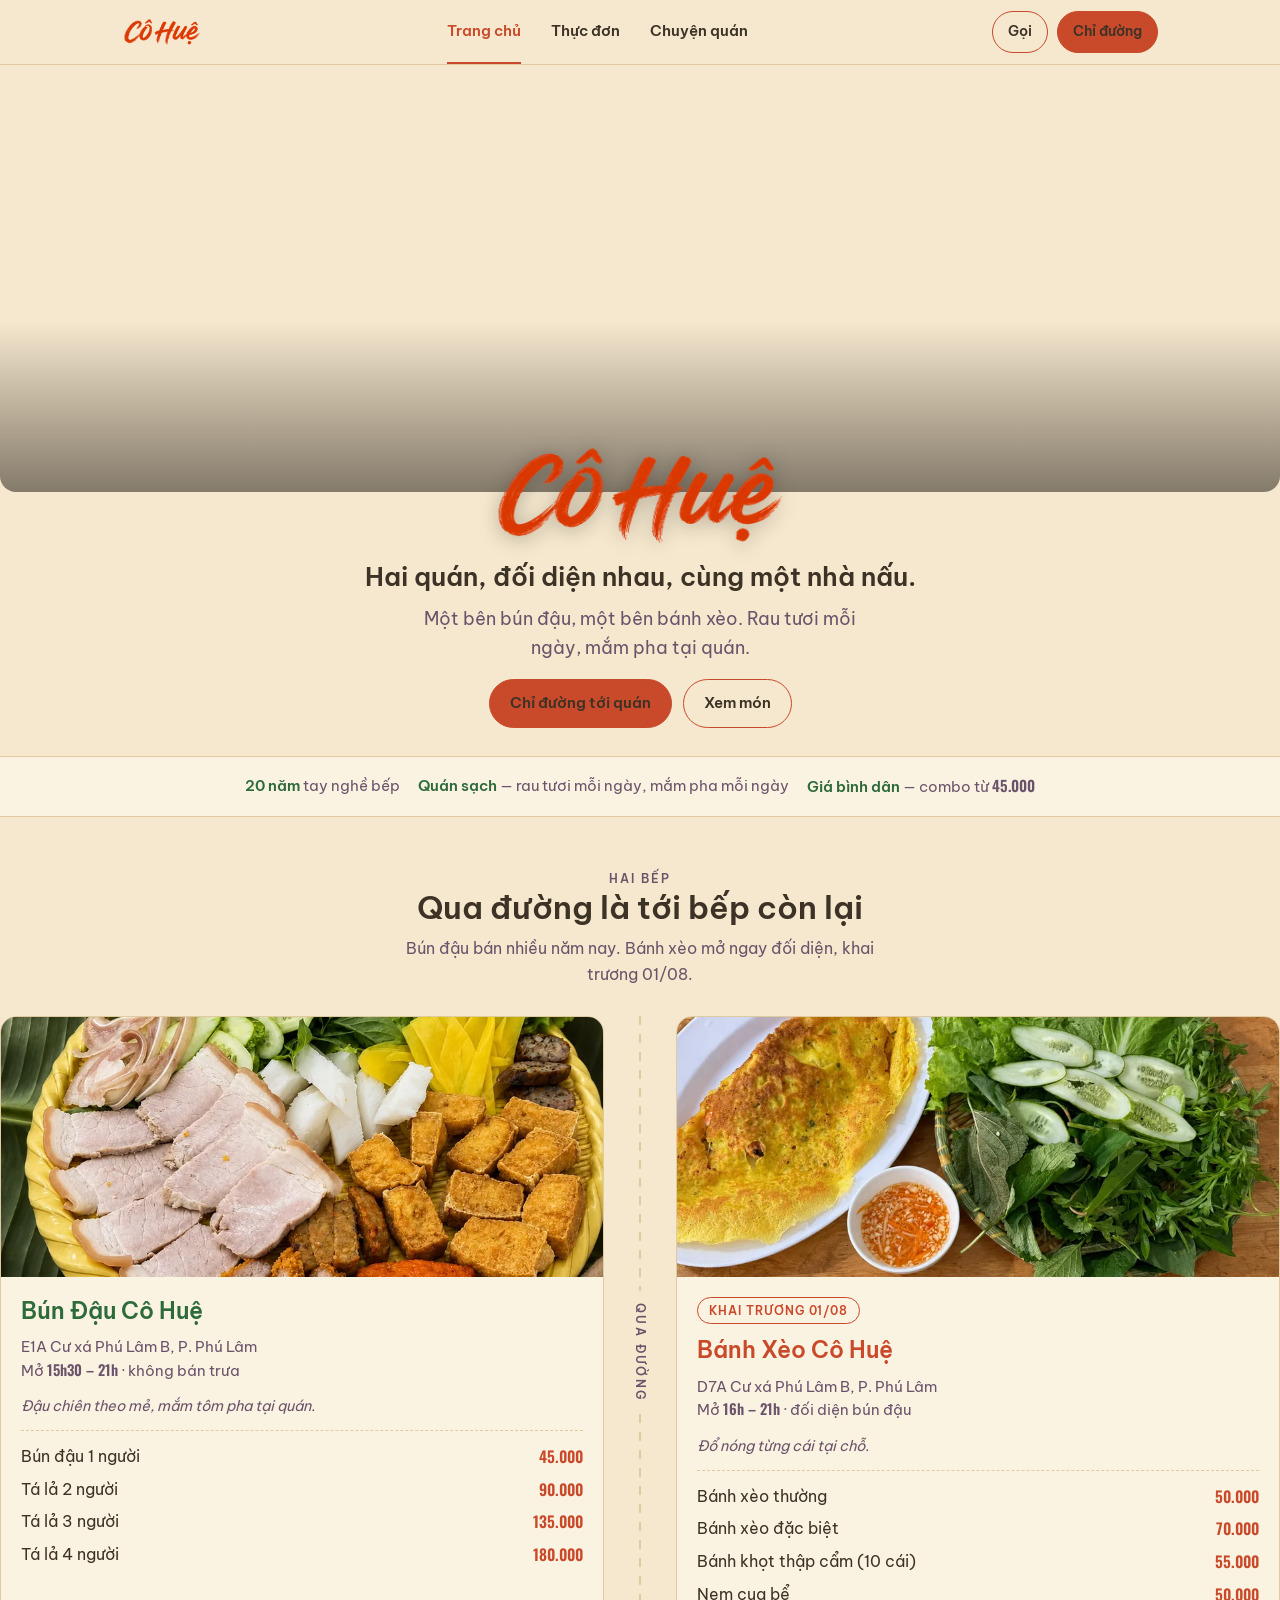
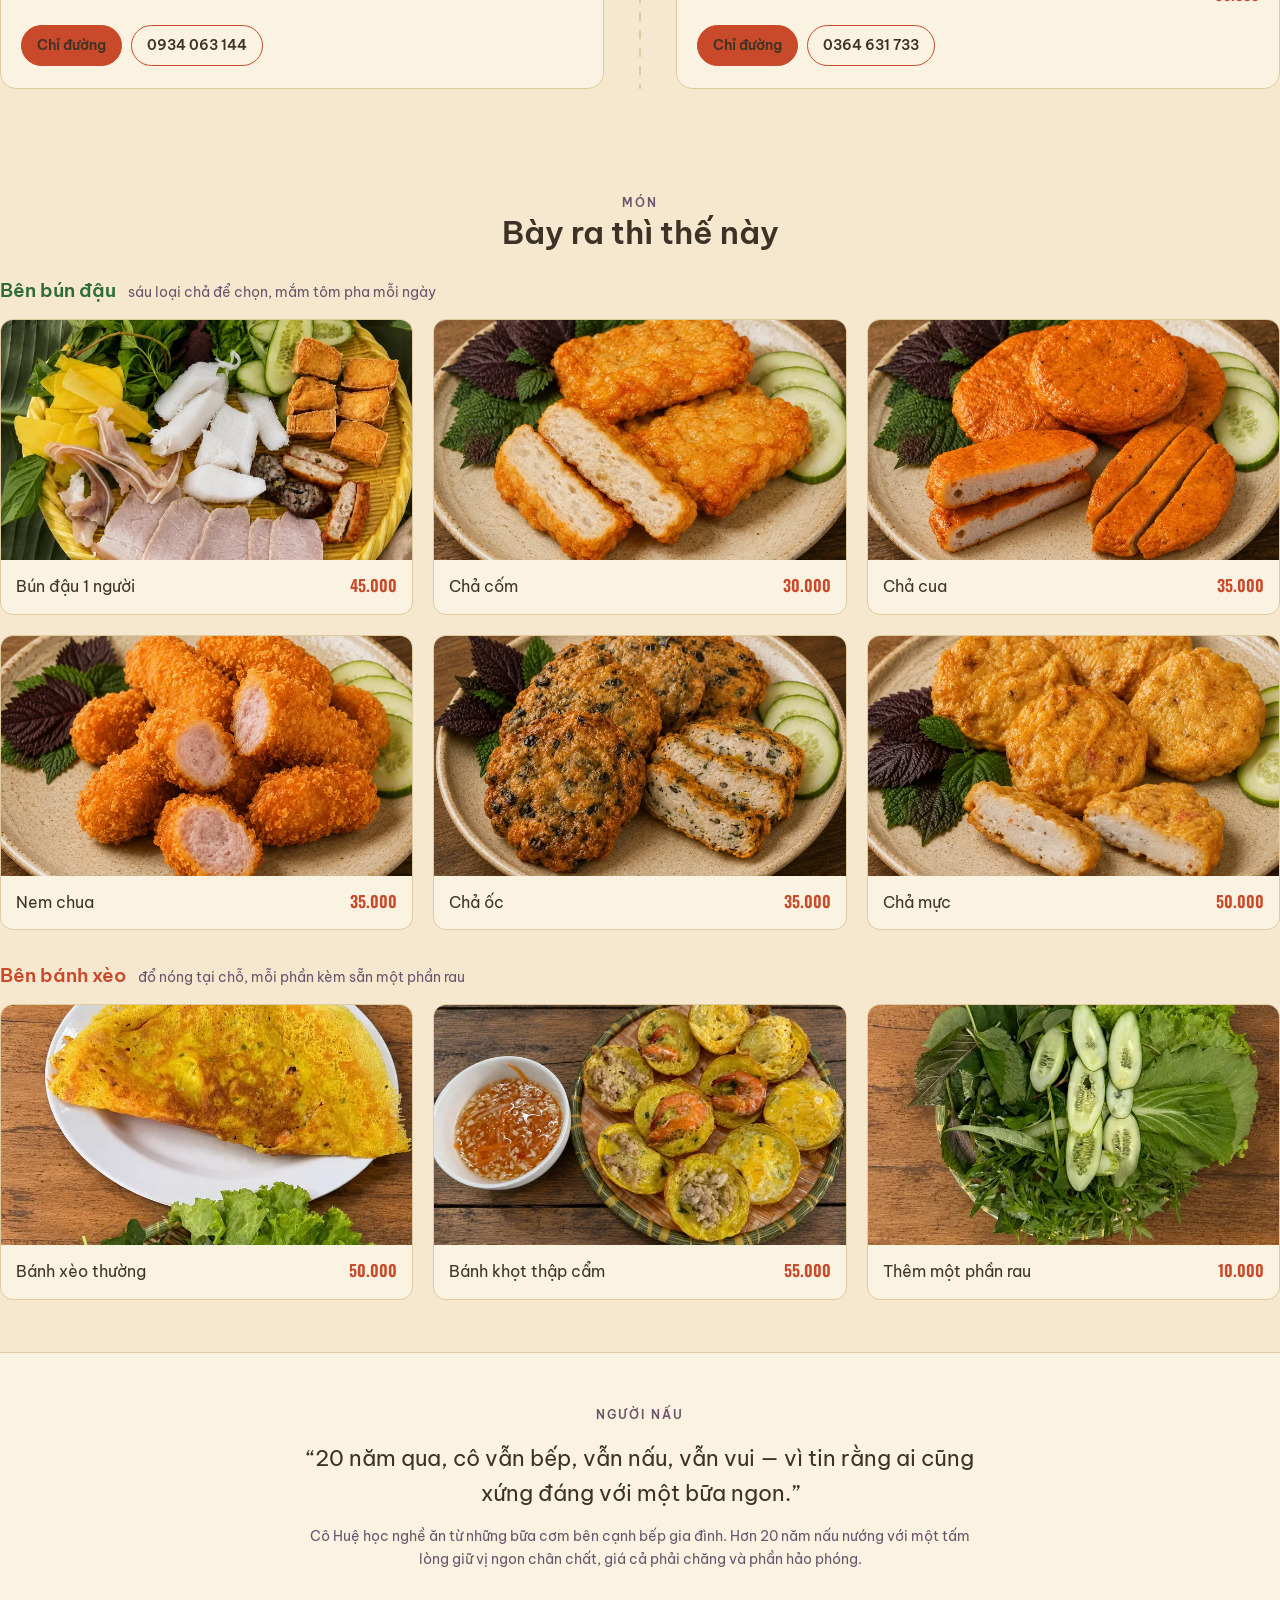
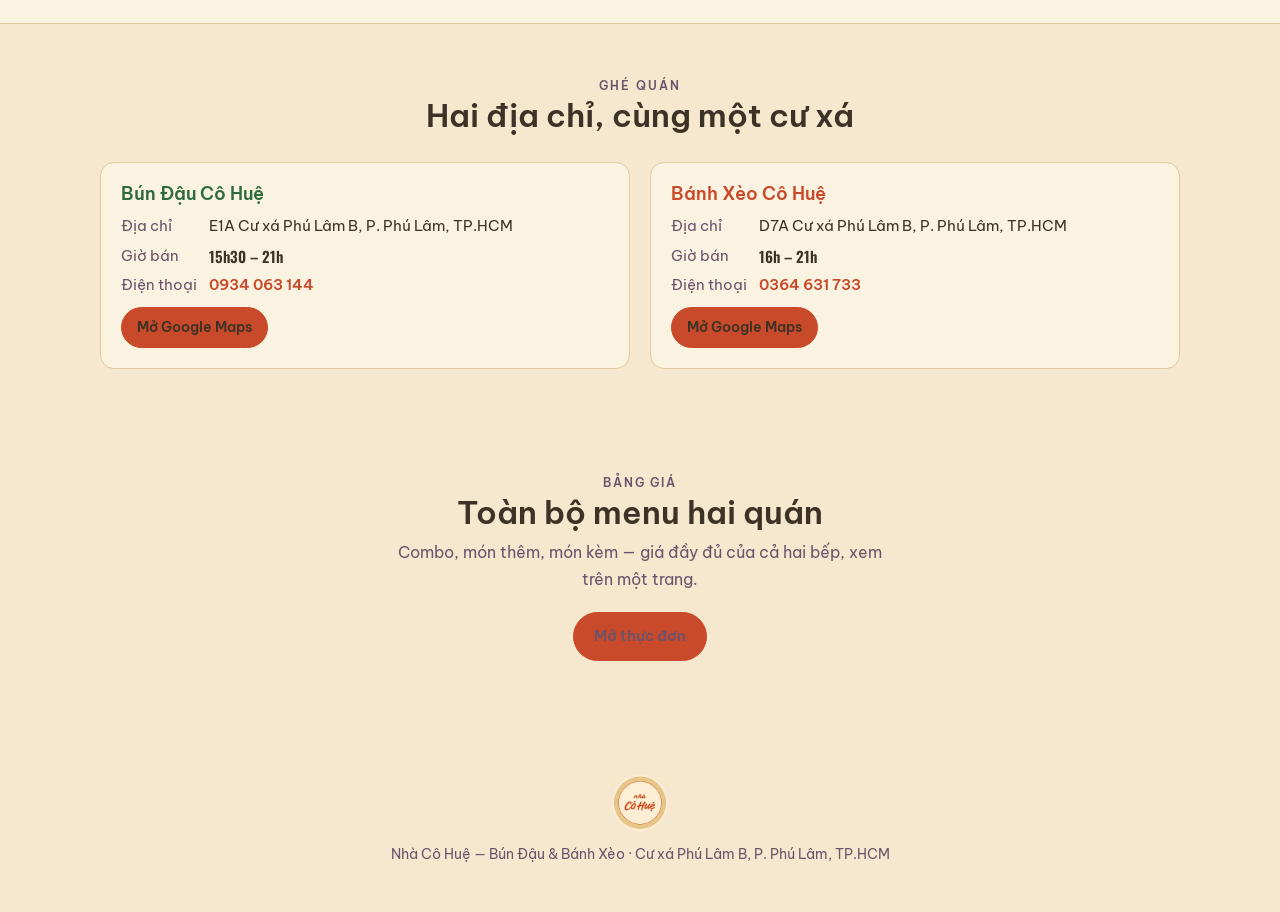
==== commit 1265333e: "web: got cot trai kho dien thoai, bo thanh dinh day, noi vung cham" ====
--- a/index.html
+++ b/index.html
@@ -69,7 +69,7 @@
 
 <header class="bar">
   <div class="in">
-    <img src="img/wordmark-co-hue.webp" alt="Cô Huệ" width="640" height="238">
+    <img src="img/wordmark-co-hue-sm.webp" alt="Cô Huệ" width="260" height="97">
     <div class="bar-r">
       <a class="btn btn-s btn-sm" href="tel:0934063144">Gọi</a>
       <a class="btn btn-p btn-sm" href="https://www.google.com/maps/search/?api=1&query=B%C3%BAn%20%C4%90%E1%BA%ADu%20C%C3%B4%20Hu%E1%BB%87%2C%20E1A%20C%C6%B0%20X%C3%A1%20Ph%C3%BA%20L%C3%A2m%20B%2C%20Ph%C3%BA%20L%C3%A2m%2C%20TP.HCM">Chỉ đường</a>
@@ -90,20 +90,19 @@
     <source media="(min-width:861px)" srcset="img/bia-hai-quan.webp">
     <img class="hero-img" src="[data-uri]" alt="Mâm bún đậu và mâm bánh xèo của nhà Cô Huệ" width="2000" height="667">
   </picture>
-  <img class="hero-mk" src="img/wordmark-co-hue.webp" alt="Cô Huệ" width="640" height="238">
+  <img class="hero-mk" src="img/wordmark-co-hue.webp" alt="Cô Huệ" width="640" height="238" loading="lazy" decoding="async">
   <div class="hero-t in">
     <div class="hero-w">
       <p class="hero-eye">Cư xá Phú Lâm B</p>
       <h1>Hai quán, đối diện nhau, cùng một nhà nấu.</h1>
-      <p>Một bên bún đậu, một bên bánh xèo. Rau tươi mỗi ngày, mắm pha tại quán.</p>
+      <p class="hero-sub">Một bên bún đậu, một bên bánh xèo. Rau tươi mỗi ngày, mắm pha tại quán.</p>
       <div class="hero-cta">
-        <a class="btn btn-p" href="https://www.google.com/maps/search/?api=1&query=B%C3%BAn%20%C4%90%E1%BA%ADu%20C%C3%B4%20Hu%E1%BB%87%2C%20E1A%20C%C6%B0%20X%C3%A1%20Ph%C3%BA%20L%C3%A2m%20B%2C%20Ph%C3%BA%20L%C3%A2m%2C%20TP.HCM">Chỉ đường tới quán</a>
-        <a class="btn btn-s" href="#mon">Xem món</a>
+        <a class="btn btn-p hero-map" href="https://www.google.com/maps/search/?api=1&query=B%C3%BAn%20%C4%90%E1%BA%ADu%20C%C3%B4%20Hu%E1%BB%87%2C%20E1A%20C%C6%B0%20X%C3%A1%20Ph%C3%BA%20L%C3%A2m%20B%2C%20Ph%C3%BA%20L%C3%A2m%2C%20TP.HCM">Chỉ đường tới quán</a>
+        <a class="btn btn-s" href="thuc-don.html">Xem món</a>
       </div>
       <ul class="hero-tick">
-        <li>Mẹt 1 người từ <span class="num">45.000</span></li>
-        <li>Rau tươi mỗi ngày</li>
-        <li><span class="num">20 năm</span> tay nghề bếp</li>
+        <li>Mẹt 1 người chỉ từ <span class="num">45K</span></li>
+        <li>Bánh xèo 1 người chỉ từ <span class="num">50K</span></li>
       </ul>
     </div>
     <div class="hero-g">
--- a/style.css
+++ b/style.css
@@ -87,7 +87,11 @@
 
 /* hàng thứ hai của thanh — ba tab, không JS. Margin âm bù padding của .in để
    vạch kẻ trên vẫn trải hết bề ngang màn như hồi nav còn nằm ngoài. */
-.tabs{grid-area:2/1/3/3;display:flex;gap:24px;align-items:stretch;
+/* align-self:stretch vì .bar>.in đặt align-items:center — không có nó thì hàng
+   tab cao 42px mà mỗi thẻ <a> chỉ cao 25px theo chữ, vùng chạm hụt (27/07).
+   Kéo stretch thì thẻ ăn hết chiều cao hàng, và gạch chân tab đang xem rơi
+   xuống đúng mép dưới thanh thay vì lửng lơ sát chữ. */
+.tabs{grid-area:2/1/3/3;display:flex;gap:24px;align-items:stretch;align-self:stretch;
       border-top:1px solid var(--vien);margin:0 -22px;padding:0 22px;}
 .tab{display:flex;align-items:center;font-size:15px;font-weight:600;
      text-decoration:none;color:var(--chu-phu);border-bottom:2px solid transparent;}
@@ -186,7 +190,11 @@
 .diachi dl{margin:0;display:grid;grid-template-columns:auto 1fr;gap:5px 12px;font-size:15px;}
 .diachi dt{color:var(--chu-phu);}
 .diachi dd{margin:0;}
-.diachi a.tel{color:var(--accent);text-decoration:none;font-weight:600;}
+/* Vùng chạm số điện thoại (27/07). Chữ chỉ cao 19px — ngón tay bấm trượt, mà đây
+   đúng là nút sinh tiền. Padding nới vùng bấm lên 43px, margin âm bù lại đúng
+   bằng ấy nên bảng địa chỉ không xê dịch một pixel nào. */
+.diachi a.tel{color:var(--accent);text-decoration:none;font-weight:600;
+              display:inline-block;padding:12px 6px;margin:-12px -6px;}
 
 .bg{border:1px solid var(--vien);border-radius:13px;background:var(--mat);
     margin-bottom:12px;overflow:hidden;}
@@ -258,7 +266,10 @@
 .chan{text-align:center;padding:34px 0 46px;color:var(--chu-phu);font-size:14px;}
 .chan img{width:56px;height:56px;margin:0 auto 12px;border-radius:50%;}
 
-.dock{position:sticky;bottom:0;z-index:30;display:none;gap:9px;padding:10px 16px;
+/* Thanh cuối trang — KHÔNG dính đáy nữa (27/07). Thanh trên đã sticky và chở
+   đúng hai nút này rồi; dính thêm ở đáy chỉ ăn mất một dải màn điện thoại để
+   lặp lại cùng một cặp nút. Giữ nó nằm cuối luồng làm nút chốt khi khách đọc hết. */
+.dock{display:none;gap:9px;padding:10px 16px 24px;
       background:var(--nen);border-top:1px solid var(--vien);}
 .dock .btn{flex:1;justify-content:center;}
 
@@ -269,7 +280,7 @@
   .bai p{font-size:17px;}
 }
 @media (max-width:860px){
-  .bar>.in{grid-template-rows:54px 38px;}
+  .bar>.in{grid-template-rows:54px 44px;}   /* 44 = ngưỡng vùng chạm, xem .tabs */
   .tabs{gap:20px;}
   .tab{font-size:14px;}
   .hai{grid-template-columns:1fr;gap:14px;}
@@ -292,14 +303,21 @@
           display:grid;grid-template-columns:minmax(0,1.02fr) minmax(0,.98fr);gap:12px;}
   .hero-eye{display:block;margin:0 0 8px;font-size:11px;letter-spacing:1.2px;
             text-transform:uppercase;color:var(--accent);font-weight:600;}
-  .hero-t h1{font-size:25px;line-height:1.18;}
-  .hero-t p{margin:10px 0 0;font-size:13px;line-height:1.55;}
-  .hero-cta{flex-direction:column;gap:8px;margin-top:14px;}
-  .hero-cta .btn{width:100%;justify-content:center;padding:10px 8px;font-size:14px;}
-  .hero-tick{display:block;list-style:none;margin:14px 0 0;padding:0;}
-  .hero-tick li{font-size:12px;color:var(--chu-phu);margin-top:5px;}
+  .hero-t h1{font-size:26px;line-height:1.18;}
+  /* Cột trái gọt còn ba thứ: địa điểm · câu tiêu đề · giá (27/07). Bỏ dòng dẫn
+     "một bên bún đậu, một bên bánh xèo" — dải "Hai bếp" ngay dưới nói lại đúng
+     điều đó bằng ảnh và địa chỉ. Bỏ nút Chỉ đường — thanh trên đã dính sẵn một
+     nút y hệt, cách đó chưa tới một màn. Còn lại một nút Xem món, và hai gạch
+     giá đứng ở chỗ dễ đọc nhất. */
+  .hero-sub,.hero-map{display:none;}
+  .hero-cta{flex-direction:column;gap:8px;margin-top:16px;}
+  .hero-cta .btn{width:100%;justify-content:center;padding:11px 8px;font-size:15px;}
+  .hero-tick{display:block;list-style:none;margin:16px 0 0;padding:0;}
+  .hero-tick li{font-size:13.5px;color:var(--chu);margin-top:9px;line-height:1.35;}
   .hero-tick li::before{content:"✓ ";color:var(--rau);}
-  .hero-g{display:grid;grid-template-rows:1fr 1fr;gap:10px;}
+  .hero-tick .num{font-size:17px;color:var(--accent);}
+  /* Cột trái ngắn đi thì cột ảnh co theo — chặn sàn để hai món còn ra hình món. */
+  .hero-g{display:grid;grid-template-rows:1fr 1fr;gap:10px;min-height:330px;}
   .hero-g figure{position:relative;margin:0;border-radius:12px;overflow:hidden;
                  background:var(--mat);}
   .hero-g img{width:100%;height:100%;object-fit:cover;}
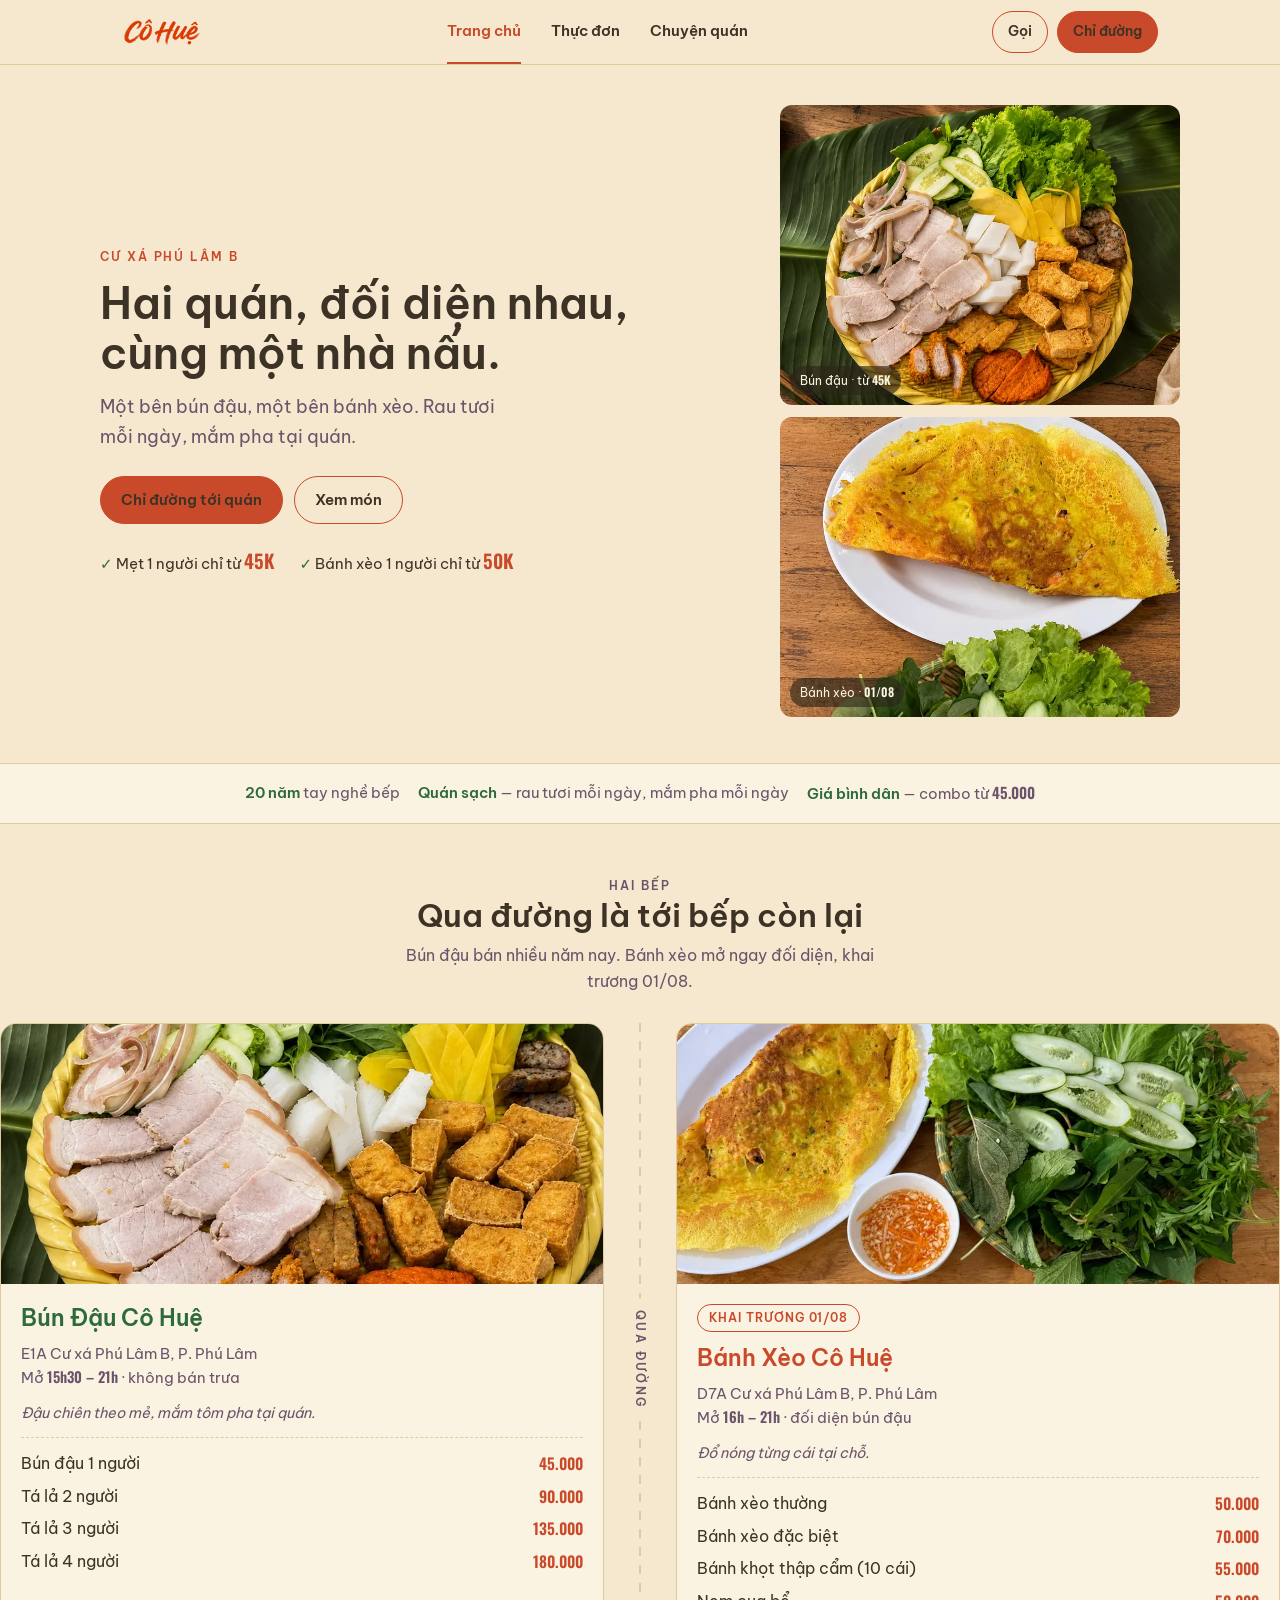
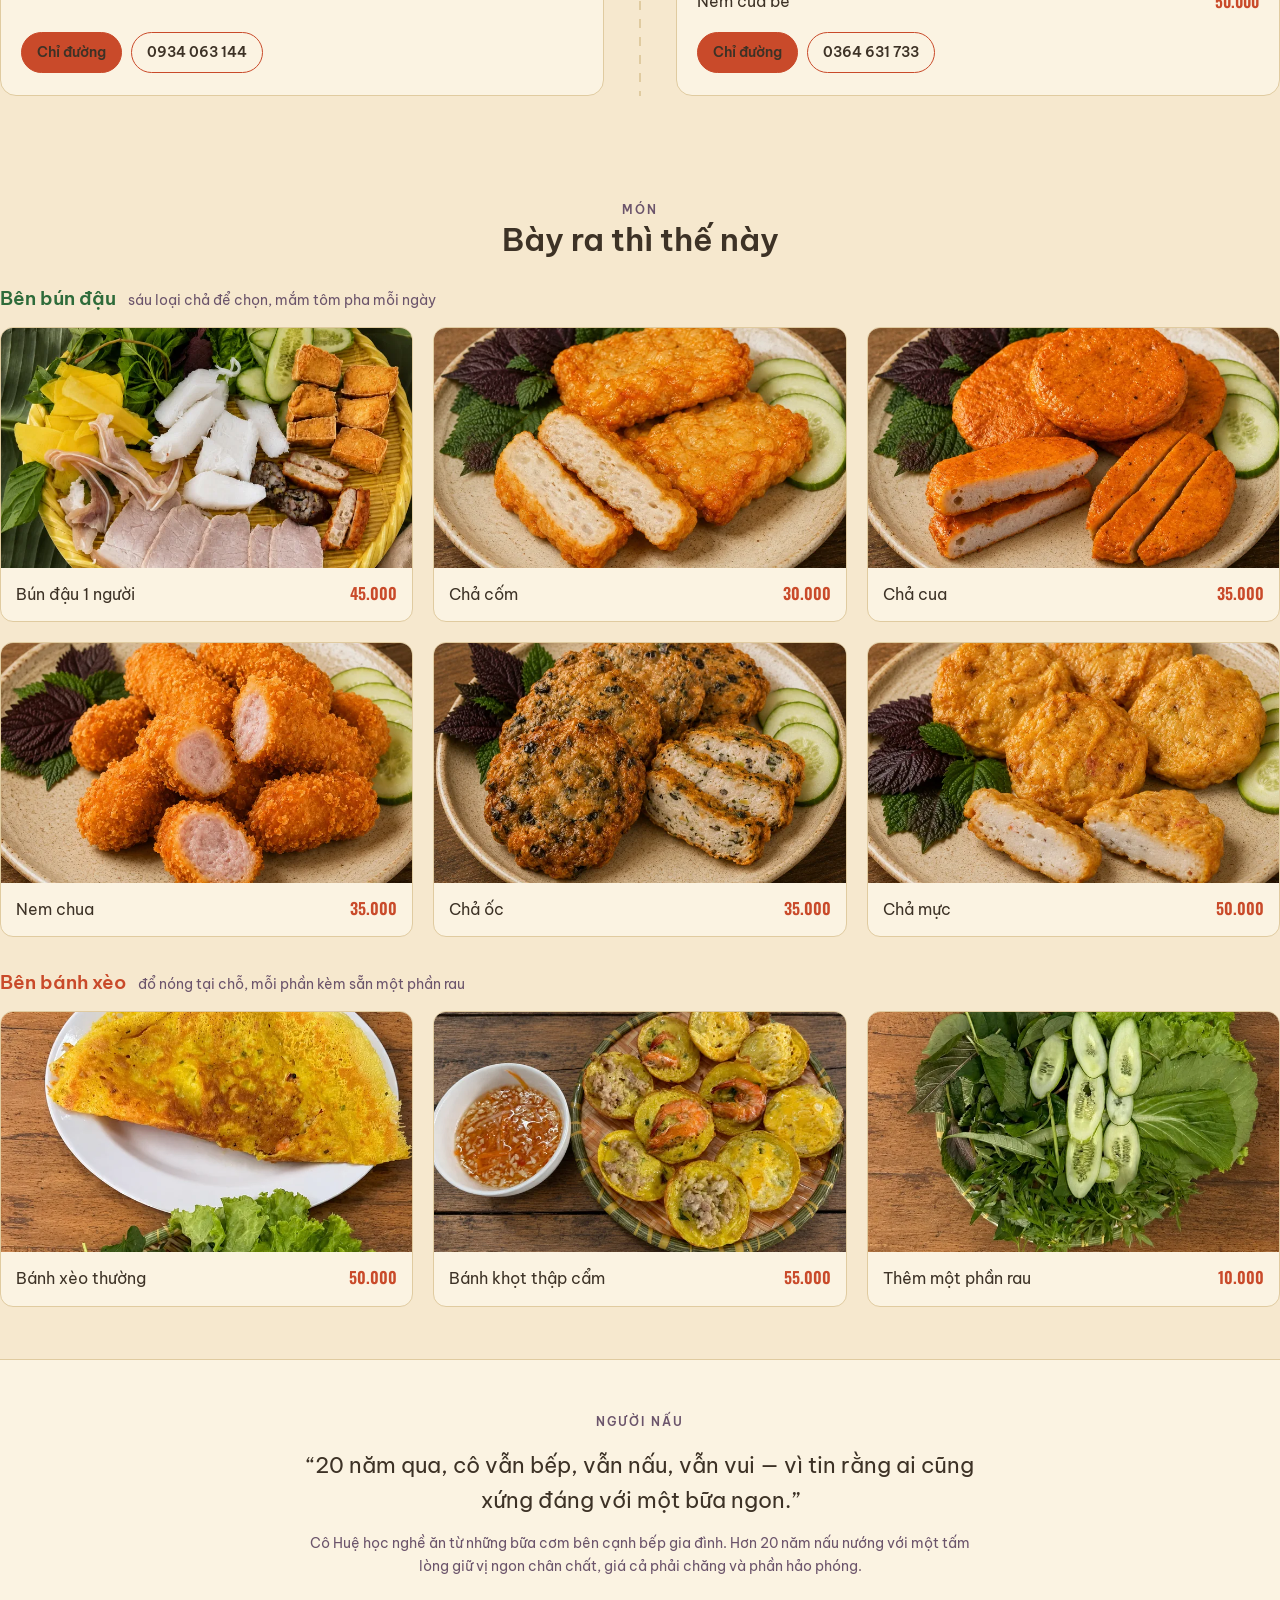
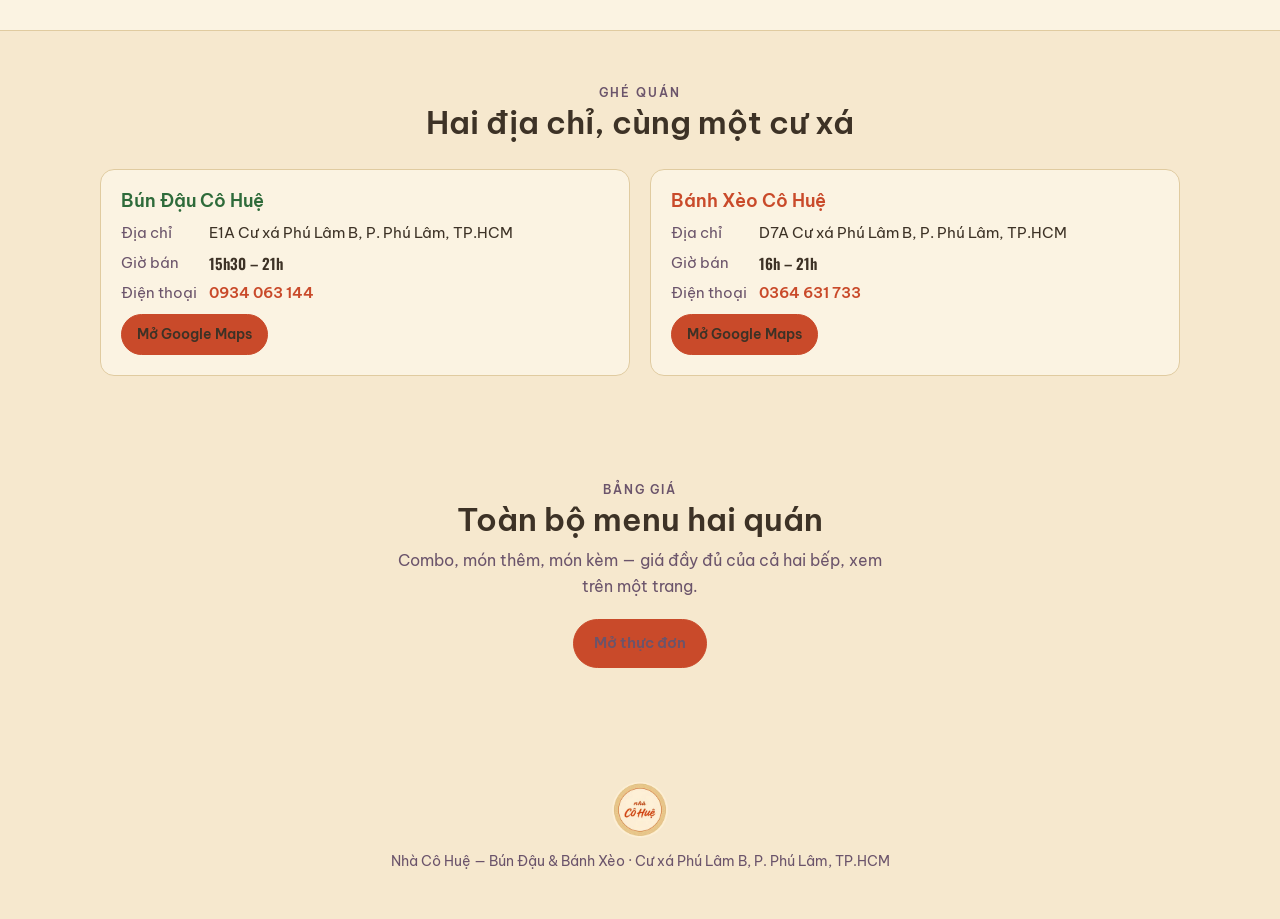
==== commit 8ae85001: "web: hero hai cot cho kho may tinh + anh bon mon nen o Thuc don Kho >=1000px doi tu dai bia 3:1 sang" ====
--- a/index.html
+++ b/index.html
@@ -85,9 +85,12 @@
 <section class="hero">
   <!-- Mốc 861px trong <source>: máy điện thoại ẩn dải bìa bằng CSS, nhưng ảnh
        ẩn bằng display:none vẫn bị tải. Để srcset sau mốc thì mobile chỉ nhận
-       fallback 1px, không tốn 233KB. -->
+       fallback 1px, không tốn 233KB.
+       Trần 999px thêm 27/07 cùng lúc với hero hai cột khổ máy tính: từ 1000px
+       trở lên dải bìa cũng ẩn, không chặn trần thì máy tính vẫn tải đủ 233KB
+       cho một ảnh không ai nhìn thấy. Dải bìa giờ chỉ sống trong 861-999px. -->
   <picture>
-    <source media="(min-width:861px)" srcset="img/bia-hai-quan.webp">
+    <source media="(min-width:861px) and (max-width:999px)" srcset="img/bia-hai-quan.webp">
     <img class="hero-img" src="[data-uri]" alt="Mâm bún đậu và mâm bánh xèo của nhà Cô Huệ" width="2000" height="667">
   </picture>
   <img class="hero-mk" src="img/wordmark-co-hue.webp" alt="Cô Huệ" width="640" height="238" loading="lazy" decoding="async">
--- a/style.css
+++ b/style.css
@@ -122,9 +122,26 @@
 .hero-t h1{margin:0;font-size:26px;line-height:1.25;}
 .hero-t p{margin:10px auto 0;max-width:36ch;color:var(--chu-phu);font-size:17px;}
 .hero-cta{display:flex;gap:11px;justify-content:center;flex-wrap:wrap;margin-top:20px;}
-/* Ba mảnh của bố cục hai cột — chỉ dựng ở khổ điện thoại (xem @media max-width:860px).
-   Ở khổ rộng hero vẫn là dải ảnh 3:1 + wordmark, nên ẩn: eyebrow lặp địa điểm đã có
-   trong câu dẫn, ba gạch lặp dải ba trụ ngay dưới, cặp ảnh lặp dải bìa. */
+/* Ba mảnh của bố cục hai cột — dựng ở khổ điện thoại (≤860) VÀ khổ máy tính (≥1000).
+   Chỉ dải giữa 861-999px còn chở dải bìa 3:1 + wordmark: ở đó cột chữ đã hẹp mà ảnh
+   cũng chưa đủ chỗ đứng cạnh, tách đôi ra thì cả hai đều ngột.
+   Phần hình thức để chung ở đây, mỗi nấc chỉ bật display + chỉnh cỡ. Trước 27/07 nó
+   nằm trong khối ≤860 nên khổ máy tính không mượn lại được.
+   Viết `.hero-t p.hero-eye` chứ không `.hero-eye` trần: `.hero-t p` ở ngay trên đặc
+   hiệu hơn (0,1,1 vs 0,1,0), rule trần bị đè — eyebrow ăn nguyên cỡ 17px, màu phụ và
+   `margin:auto` của câu dẫn. Lỗi này có sẵn từ bản hero điện thoại sáng nay. */
+.hero-t p.hero-eye{margin:0 0 8px;max-width:none;font-size:11px;letter-spacing:1.2px;
+          text-transform:uppercase;color:var(--accent);font-weight:600;}
+.hero-tick{list-style:none;margin:16px 0 0;padding:0;}
+.hero-tick li{font-size:13.5px;color:var(--chu);margin-top:9px;line-height:1.35;}
+.hero-tick li::before{content:"✓ ";color:var(--rau);}
+.hero-tick .num{font-size:17px;color:var(--accent);}
+.hero-g figure{position:relative;margin:0;border-radius:12px;overflow:hidden;
+               background:var(--mat);}
+.hero-g img{width:100%;height:100%;object-fit:cover;}
+.hero-g figcaption{position:absolute;left:8px;bottom:8px;font-size:11px;
+                   color:var(--kem-sang);background:rgba(43,36,25,.62);
+                   border-radius:999px;padding:4px 10px;}
 .hero-eye,.hero-tick,.hero-g{display:none;}
 
 .tru{border-top:1px solid var(--vien);border-bottom:1px solid var(--vien);
@@ -301,8 +318,7 @@
   .hero::after{display:none;}
   .hero-t{text-align:left;padding:16px 0 18px;
           display:grid;grid-template-columns:minmax(0,1.02fr) minmax(0,.98fr);gap:12px;}
-  .hero-eye{display:block;margin:0 0 8px;font-size:11px;letter-spacing:1.2px;
-            text-transform:uppercase;color:var(--accent);font-weight:600;}
+  .hero-eye{display:block;}
   .hero-t h1{font-size:26px;line-height:1.18;}
   /* Cột trái gọt còn ba thứ: địa điểm · câu tiêu đề · giá (27/07). Bỏ dòng dẫn
      "một bên bún đậu, một bên bánh xèo" — dải "Hai bếp" ngay dưới nói lại đúng
@@ -312,18 +328,9 @@
   .hero-sub,.hero-map{display:none;}
   .hero-cta{flex-direction:column;gap:8px;margin-top:16px;}
   .hero-cta .btn{width:100%;justify-content:center;padding:11px 8px;font-size:15px;}
-  .hero-tick{display:block;list-style:none;margin:16px 0 0;padding:0;}
-  .hero-tick li{font-size:13.5px;color:var(--chu);margin-top:9px;line-height:1.35;}
-  .hero-tick li::before{content:"✓ ";color:var(--rau);}
-  .hero-tick .num{font-size:17px;color:var(--accent);}
+  .hero-tick{display:block;}
   /* Cột trái ngắn đi thì cột ảnh co theo — chặn sàn để hai món còn ra hình món. */
   .hero-g{display:grid;grid-template-rows:1fr 1fr;gap:10px;min-height:330px;}
-  .hero-g figure{position:relative;margin:0;border-radius:12px;overflow:hidden;
-                 background:var(--mat);}
-  .hero-g img{width:100%;height:100%;object-fit:cover;}
-  .hero-g figcaption{position:absolute;left:8px;bottom:8px;font-size:11px;
-                     color:var(--kem-sang);background:rgba(43,36,25,.62);
-                     border-radius:999px;padding:4px 10px;}
   /* Ba gạch trong hero nói đúng ba điều của dải ba trụ — để cả hai là lặp trong
      cùng một màn, nên ở khổ điện thoại chỉ giữ bản trong hero. */
   .tru{display:none;}
@@ -342,17 +349,40 @@
   .tabs{grid-area:1/2;justify-self:center;border-top:0;margin:0;padding:0;gap:30px;}
   .bar-r{grid-area:1/3;}
 
-  /* Hero đóng khung 1280 thay vì tràn mép. Tràn mép ở khổ 1512 thì khung cao
-     34vw = 514px và ảnh 3:1 bị crop dọc — cắt vào mép hai mâm. Đóng khung lại
-     thì ảnh về đúng tỉ lệ gốc (không crop tí nào) mà còn thấp hơn ~90px, đủ để
-     cả cụm hero + dải ba trụ lọt màn đầu 900px. KHÔNG đè chữ lên ảnh: hai mâm
-     chiếm gần hết khung, khoảng gỗ trống chỉ là dải hẹp ở giữa. */
-  .hero{max-width:1280px;margin:0 auto;--hero-h:calc(min(1280px,100vw)/3);}
-  .hero-img,.hero::after{border-radius:16px;}
-  .hero-mk{margin-top:-52px;width:min(300px,30%);}
-  .hero-t{padding:10px 0 28px;}
-  .hero-t p{font-size:18px;}
-  .hero-cta{margin-top:16px;}
+  /* ══ Hero hai cột ở khổ máy tính (27/07) ═══════════════════════════════════
+     Trước đó khổ này chở dải bìa 3:1 đóng khung 1280: mở trang ra thì gần nửa
+     màn đầu là ảnh, còn câu nói quán này là gì cùng hai nút nằm DƯỚI ảnh, căn
+     giữa. Người ngồi laptop đọc từ trái sang nên rơi vào ảnh trước, chữ sau.
+     Đổi sang chữ trái · ảnh phải — cùng nước đi đã làm cho khổ điện thoại sáng
+     nay, khác ở chỗ hai ô ảnh xếp chồng dọc thành một cột cao ngang cụm chữ.
+     Cột phải vẫn chở đủ hai bếp (mẹt bún đậu trên, đĩa bánh xèo dưới) chứ không
+     lấy một món đại diện cho cả cụm — trang này là trang chung hai quán.
+     Dải bìa 3:1 và wordmark KHÔNG xoá: chúng vẫn phục vụ dải giữa 861-999px. */
+  .pg .hero-img,.pg .hero-mk{display:none;}
+  .hero::after{display:none;}
+  .hero-t{text-align:left;padding:40px 0 46px;
+          display:grid;grid-template-columns:minmax(0,1fr) minmax(0,400px);
+          gap:46px;align-items:center;}
+  .hero-eye{display:block;}
+  .hero-t p.hero-eye{font-size:12px;letter-spacing:.16em;margin-bottom:12px;}
+  .hero-t h1{font-size:clamp(34px,3.4vw,44px);line-height:1.14;}
+  .hero-t p.hero-sub{margin:14px 0 0;max-width:34ch;font-size:18px;}
+  .hero-cta{justify-content:flex-start;margin-top:24px;}
+  /* Hai gạch giá nằm ngang một hàng: cột chữ rộng 550px, xếp dọc thì thừa chỗ
+     mà lại đẩy cụm chữ cao hơn cột ảnh. */
+  .hero-tick{display:flex;gap:26px;margin-top:24px;}
+  .hero-tick li{margin-top:0;font-size:15px;}
+  .hero-tick .num{font-size:19px;}
+  /* Cột ảnh khoá bề ngang 400px (xem grid-template-columns) rồi để hai ô đứng
+     đúng tỉ lệ gốc 4:3, KHÔNG kéo cao bằng cụm chữ. Bản đầu để `1fr 1fr` +
+     `align-self:stretch`: `height:100%` trên <img> mà hàng lưới cao auto thì
+     phần trăm không giải được, ảnh rơi về tỉ lệ gốc và cột phình lên 740px —
+     hero ăn hết màn đầu, dải ba trụ bị đẩy xuống dưới nếp gấp, đúng cái tật vừa
+     bỏ. Khoá bề ngang thì chiều cao tự ra 612px và cả cụm hero + ba trụ lọt màn
+     900px. Đổi lại: hai ô ảnh nhỏ hơn cụm chữ một chút, chấp nhận. */
+  .hero-g{display:grid;gap:12px;}
+  .hero-g img{height:auto;aspect-ratio:4/3;}
+  .hero-g figcaption{left:10px;bottom:10px;font-size:12px;}
 
   /* Chữ giữ khổ 1080 (dài hơn là mỏi mắt), ảnh thì cho thở ra 1280. */
   .in.rong{max-width:1280px;}
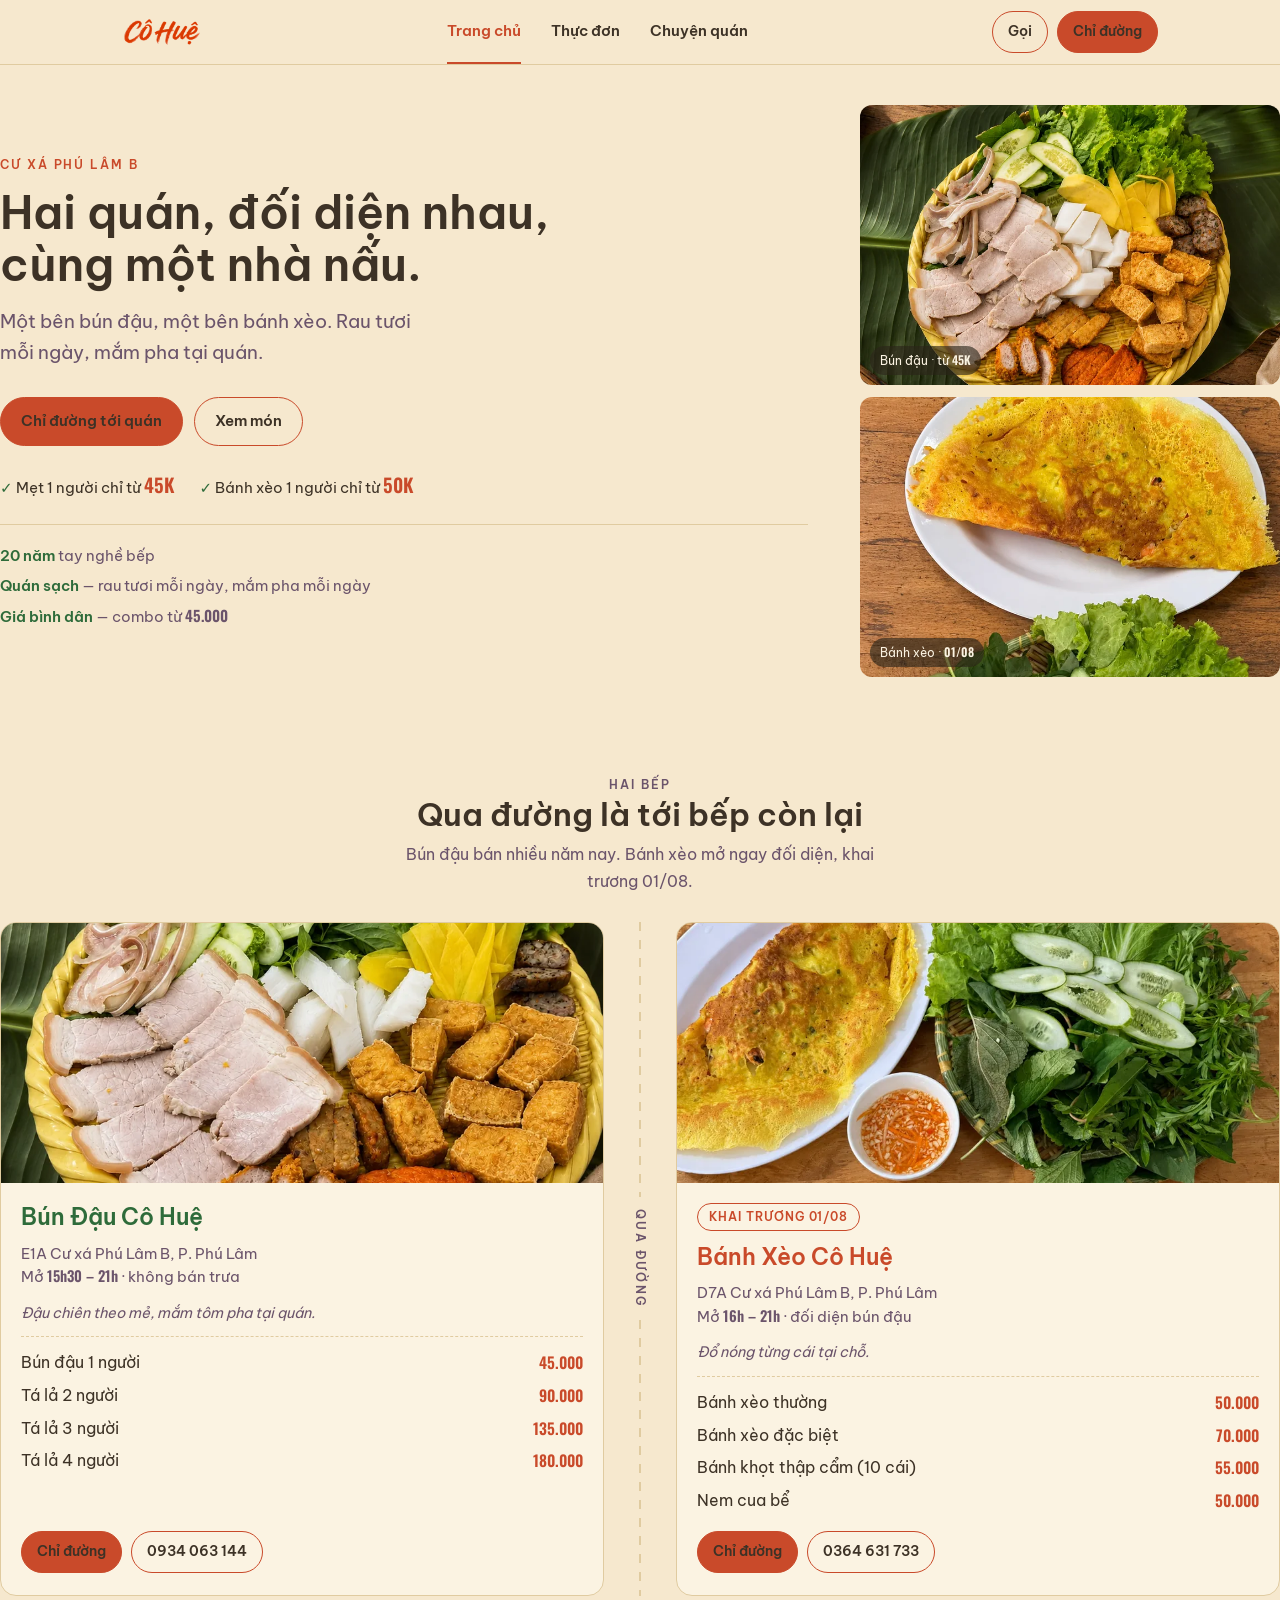
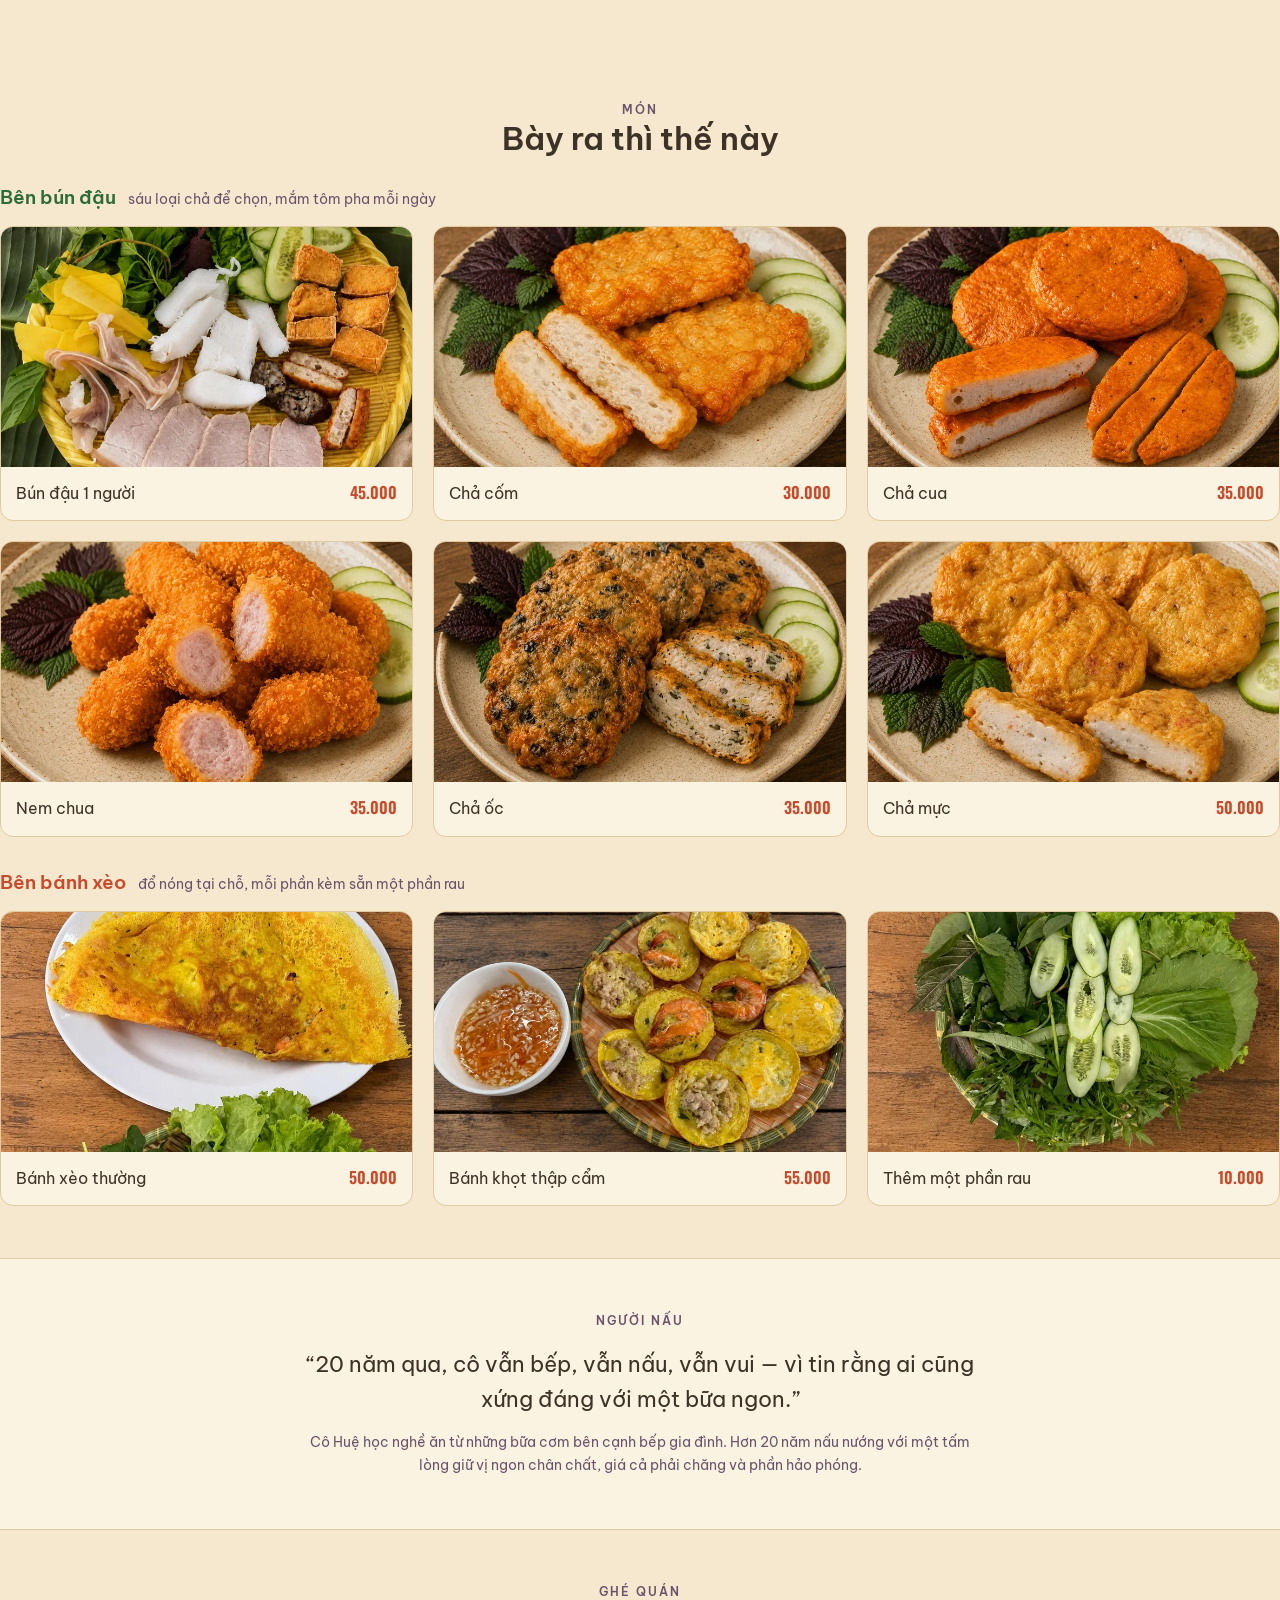
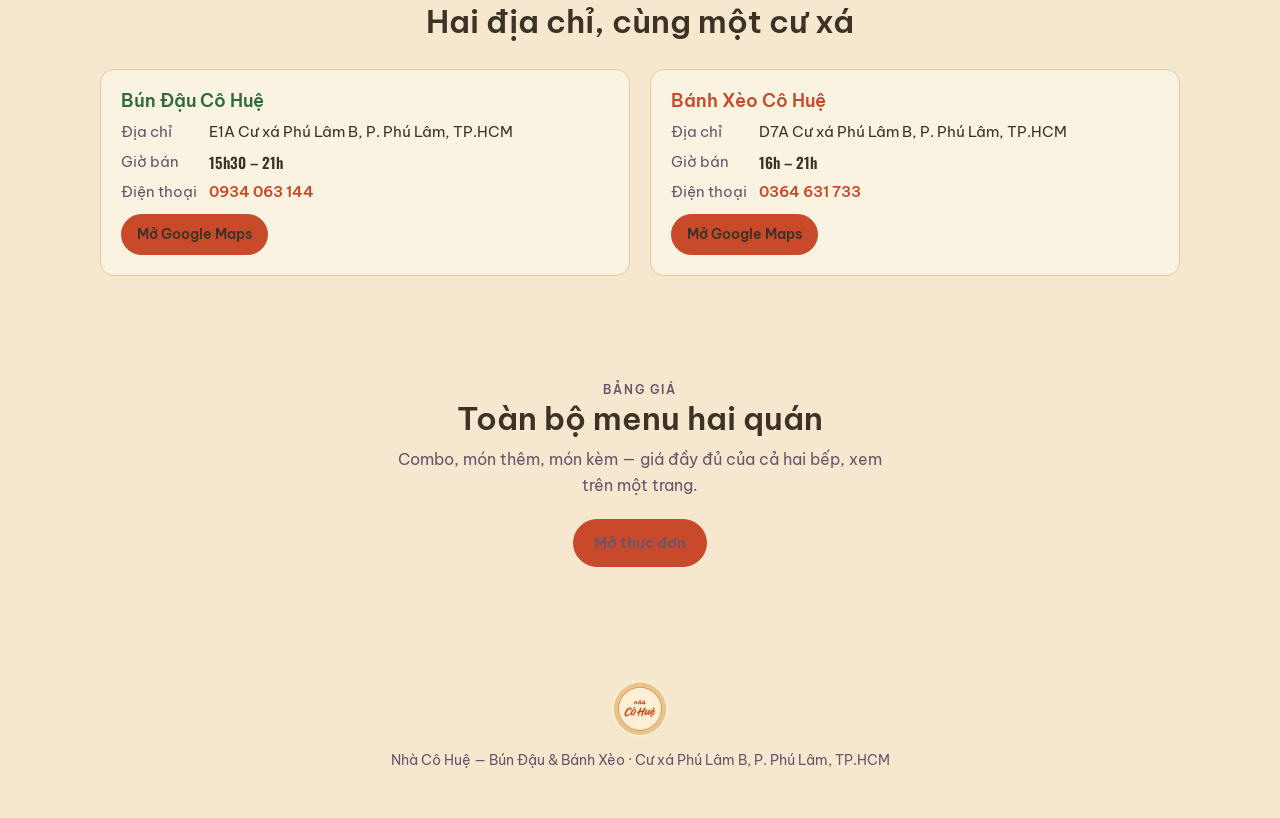
==== commit 9fe864ec: "web: can lai hai cot hero o kho may tinh Ba tru don vao day cot chu (section rieng duoi hero xoa han" ====
--- a/index.html
+++ b/index.html
@@ -94,7 +94,7 @@
     <img class="hero-img" src="[data-uri]" alt="Mâm bún đậu và mâm bánh xèo của nhà Cô Huệ" width="2000" height="667">
   </picture>
   <img class="hero-mk" src="img/wordmark-co-hue.webp" alt="Cô Huệ" width="640" height="238" loading="lazy" decoding="async">
-  <div class="hero-t in">
+  <div class="hero-t in rong">
     <div class="hero-w">
       <p class="hero-eye">Cư xá Phú Lâm B</p>
       <h1>Hai quán, đối diện nhau, cùng một nhà nấu.</h1>
@@ -107,6 +107,11 @@
         <li>Mẹt 1 người chỉ từ <span class="num">45K</span></li>
         <li>Bánh xèo 1 người chỉ từ <span class="num">50K</span></li>
       </ul>
+      <ul class="hero-tru">
+        <li><b>20 năm</b> tay nghề bếp</li>
+        <li><b>Quán sạch</b> — rau tươi mỗi ngày, mắm pha mỗi ngày</li>
+        <li><b>Giá bình dân</b> — combo từ <span class="num">45.000</span></li>
+      </ul>
     </div>
     <div class="hero-g">
       <figure>
@@ -118,14 +123,6 @@
         <figcaption>Bánh xèo · <span class="num">01/08</span></figcaption>
       </figure>
     </div>
-  </div>
-</section>
-
-<section class="tru">
-  <div class="in">
-    <span><b>20 năm</b> tay nghề bếp</span>
-    <span><b>Quán sạch</b> — rau tươi mỗi ngày, mắm pha mỗi ngày</span>
-    <span><b>Giá bình dân</b> — combo từ <span class="num">45.000</span></span>
   </div>
 </section>
 
--- a/style.css
+++ b/style.css
@@ -144,12 +144,12 @@
                    border-radius:999px;padding:4px 10px;}
 .hero-eye,.hero-tick,.hero-g{display:none;}
 
-.tru{border-top:1px solid var(--vien);border-bottom:1px solid var(--vien);
-     background:var(--mat);}
-.tru .in{display:flex;flex-wrap:wrap;gap:18px;justify-content:center;
-         align-items:center;padding-top:16px;padding-bottom:16px;}
-.tru b{color:var(--rau);font-weight:600;}
-.tru span{font-size:15px;color:var(--chu-phu);}
+/* Ba trụ (20 năm · quán sạch · giá bình dân — định vị chốt 2026-07-20) sống
+   TRONG cột chữ của hero từ 28/07, không còn là <section class="tru"> riêng dưới
+   hero. Lý do ở khối ≥1000px. Ẩn mặc định như hero-tick/hero-g, mỗi nấc tự bật. */
+.hero-tru{list-style:none;margin:0;padding:0;display:none;}
+.hero-tru li{font-size:15px;color:var(--chu-phu);line-height:1.4;}
+.hero-tru b{color:var(--rau);font-weight:600;}
 
 .sec{padding:52px 0;}
 .sec-h{text-align:center;margin-bottom:28px;}
@@ -331,10 +331,20 @@
   .hero-tick{display:block;}
   /* Cột trái ngắn đi thì cột ảnh co theo — chặn sàn để hai món còn ra hình món. */
   .hero-g{display:grid;grid-template-rows:1fr 1fr;gap:10px;min-height:330px;}
-  /* Ba gạch trong hero nói đúng ba điều của dải ba trụ — để cả hai là lặp trong
-     cùng một màn, nên ở khổ điện thoại chỉ giữ bản trong hero. */
-  .tru{display:none;}
+  /* Ba gạch giá trong hero đã chở đúng ý "giá bình dân" của ba trụ — bày cả hai
+     trong cùng một màn điện thoại là lặp, nên ba trụ ẩn ở nấc này (base đã
+     display:none, khỏi cần rule riêng như hồi còn <section class="tru">). */
   .dock{display:flex;}
+}
+
+/* ══ Dải giữa (861-999px, iPad dọc / cửa sổ hẹp) ═══════════════════════════════
+   Nấc duy nhất còn chở dải bìa 3:1 + wordmark, chữ căn giữa dưới ảnh. Ba trụ ở
+   đây giữ dáng cũ — một hàng ngang có gạch chân trên dưới, đúng như hồi nó còn
+   là section riêng — chỉ khác là nằm trong khổ chữ chứ không tràn hết bề ngang. */
+@media (min-width:861px){
+  .hero-tru{display:flex;flex-wrap:wrap;gap:18px;justify-content:center;
+            margin-top:24px;padding:16px 0;
+            border-top:1px solid var(--vien);border-bottom:1px solid var(--vien);}
 }
 /* ══ Màn rộng (laptop trở lên) ══════════════════════════════════════════════
    Trước 27/07 trang chỉ có hai nấc: mobile và không-mobile. Trên laptop nó vẫn
@@ -360,28 +370,49 @@
      Dải bìa 3:1 và wordmark KHÔNG xoá: chúng vẫn phục vụ dải giữa 861-999px. */
   .pg .hero-img,.pg .hero-mk{display:none;}
   .hero::after{display:none;}
+  /* ── Cân lại hai cột (28/07) ────────────────────────────────────────────────
+     Bản 27/07 đúng hướng nhưng lệch chiều cao: cột ảnh cao 612px, cụm chữ chỉ
+     328px, mà lại căn giữa dọc — thành ra 185px nền be trống ở TRÊN cụm chữ và
+     185px nữa ở DƯỚI. Nhìn trên laptop ra một cột chữ ngắn thả lơ lửng giữa
+     mảng be cao gần gấp đôi nó. Không phải thiếu thông tin, là lệch tỉ lệ.
+     Ba nước, không thêm một câu chữ mới nào:
+       1. Ba trụ dọn từ dải riêng dưới hero vào đáy cột chữ (xem .hero-tru) —
+          nội dung đã có sẵn, và dải mồ côi 59px dưới hero cũng biến mất.
+       2. Hai ô ảnh đổi 4:3 → 3:2, cột ảnh 612 → 572px, ảnh cắt sát món hơn.
+       3. Hero rộng 1280 bằng các dải dưới (thêm .rong ở thẻ) — trước đó nó khoá
+          1080 trong khi lưới món dưới chạy 1280, nên chỗ hẹp nhất của trang lại
+          đúng là màn đầu, mở ra như bị kẹp hai bên rồi mới nở khi cuộn.
+     Sau ba nước: cụm chữ ~486px, cột ảnh 572px, trống mỗi đầu còn ~43px. Cả
+     hero + màn đầu vẫn lọt 900px vì bỏ được dải ba trụ đứng riêng. */
   .hero-t{text-align:left;padding:40px 0 46px;
-          display:grid;grid-template-columns:minmax(0,1fr) minmax(0,400px);
-          gap:46px;align-items:center;}
+          display:grid;grid-template-columns:minmax(0,1fr) minmax(0,420px);
+          gap:52px;align-items:center;}
   .hero-eye{display:block;}
   .hero-t p.hero-eye{font-size:12px;letter-spacing:.16em;margin-bottom:12px;}
-  .hero-t h1{font-size:clamp(34px,3.4vw,44px);line-height:1.14;}
-  .hero-t p.hero-sub{margin:14px 0 0;max-width:34ch;font-size:18px;}
-  .hero-cta{justify-content:flex-start;margin-top:24px;}
-  /* Hai gạch giá nằm ngang một hàng: cột chữ rộng 550px, xếp dọc thì thừa chỗ
-     mà lại đẩy cụm chữ cao hơn cột ảnh. */
-  .hero-tick{display:flex;gap:26px;margin-top:24px;}
+  /* Cột chữ giờ rộng 764px — thả h1 tự do thì câu tiêu đề dàn thành một dòng
+     dài đọc mỏi. Khoá 660px để nó giữ hai dòng, và cho cỡ chữ nhích lên 52px:
+     màn rộng thì tiêu đề nhỏ trông rụt rè, mà đây cũng là chỗ cần cao thêm. */
+  .hero-t h1{font-size:clamp(38px,3.6vw,52px);line-height:1.12;max-width:660px;}
+  .hero-t p.hero-sub{margin:16px 0 0;max-width:34ch;font-size:19px;}
+  .hero-cta{justify-content:flex-start;margin-top:28px;}
+  /* Hai gạch giá nằm ngang một hàng: cột chữ rộng, xếp dọc thì thừa chỗ. */
+  .hero-tick{display:flex;gap:26px;margin-top:26px;}
   .hero-tick li{margin-top:0;font-size:15px;}
   .hero-tick .num{font-size:19px;}
-  /* Cột ảnh khoá bề ngang 400px (xem grid-template-columns) rồi để hai ô đứng
-     đúng tỉ lệ gốc 4:3, KHÔNG kéo cao bằng cụm chữ. Bản đầu để `1fr 1fr` +
+  /* Ba trụ xếp DỌC ở nấc này chứ không thành hàng ngang như dải giữa: hàng ngang
+     ba mục trong 764px thì "quán sạch — rau tươi mỗi ngày, mắm pha mỗi ngày" bị
+     ép xuống ba dòng, mà xếp dọc lại đúng thứ đang cần — cao thêm ~130px để cụm
+     chữ đuổi kịp cột ảnh. Gạch chân trên tách nó khỏi hai gạch giá; bỏ gạch dưới
+     vì ở đây nó không còn là dải chạy ngang trang nữa. */
+  .hero-tru{display:grid;gap:9px;justify-content:start;
+            margin-top:26px;padding:20px 0 0;border-bottom:0;}
+  /* Cột ảnh khoá bề ngang 420px (xem grid-template-columns) rồi để hai ô đứng
+     đúng tỉ lệ, KHÔNG kéo cao bằng cụm chữ. Bản đầu để `1fr 1fr` +
      `align-self:stretch`: `height:100%` trên <img> mà hàng lưới cao auto thì
      phần trăm không giải được, ảnh rơi về tỉ lệ gốc và cột phình lên 740px —
-     hero ăn hết màn đầu, dải ba trụ bị đẩy xuống dưới nếp gấp, đúng cái tật vừa
-     bỏ. Khoá bề ngang thì chiều cao tự ra 612px và cả cụm hero + ba trụ lọt màn
-     900px. Đổi lại: hai ô ảnh nhỏ hơn cụm chữ một chút, chấp nhận. */
+     hero ăn hết màn đầu, đúng cái tật đang bỏ. Khoá bề ngang thì chiều cao tự ra. */
   .hero-g{display:grid;gap:12px;}
-  .hero-g img{height:auto;aspect-ratio:4/3;}
+  .hero-g img{height:auto;aspect-ratio:3/2;}
   .hero-g figcaption{left:10px;bottom:10px;font-size:12px;}
 
   /* Chữ giữ khổ 1080 (dài hơn là mỏi mắt), ảnh thì cho thở ra 1280. */
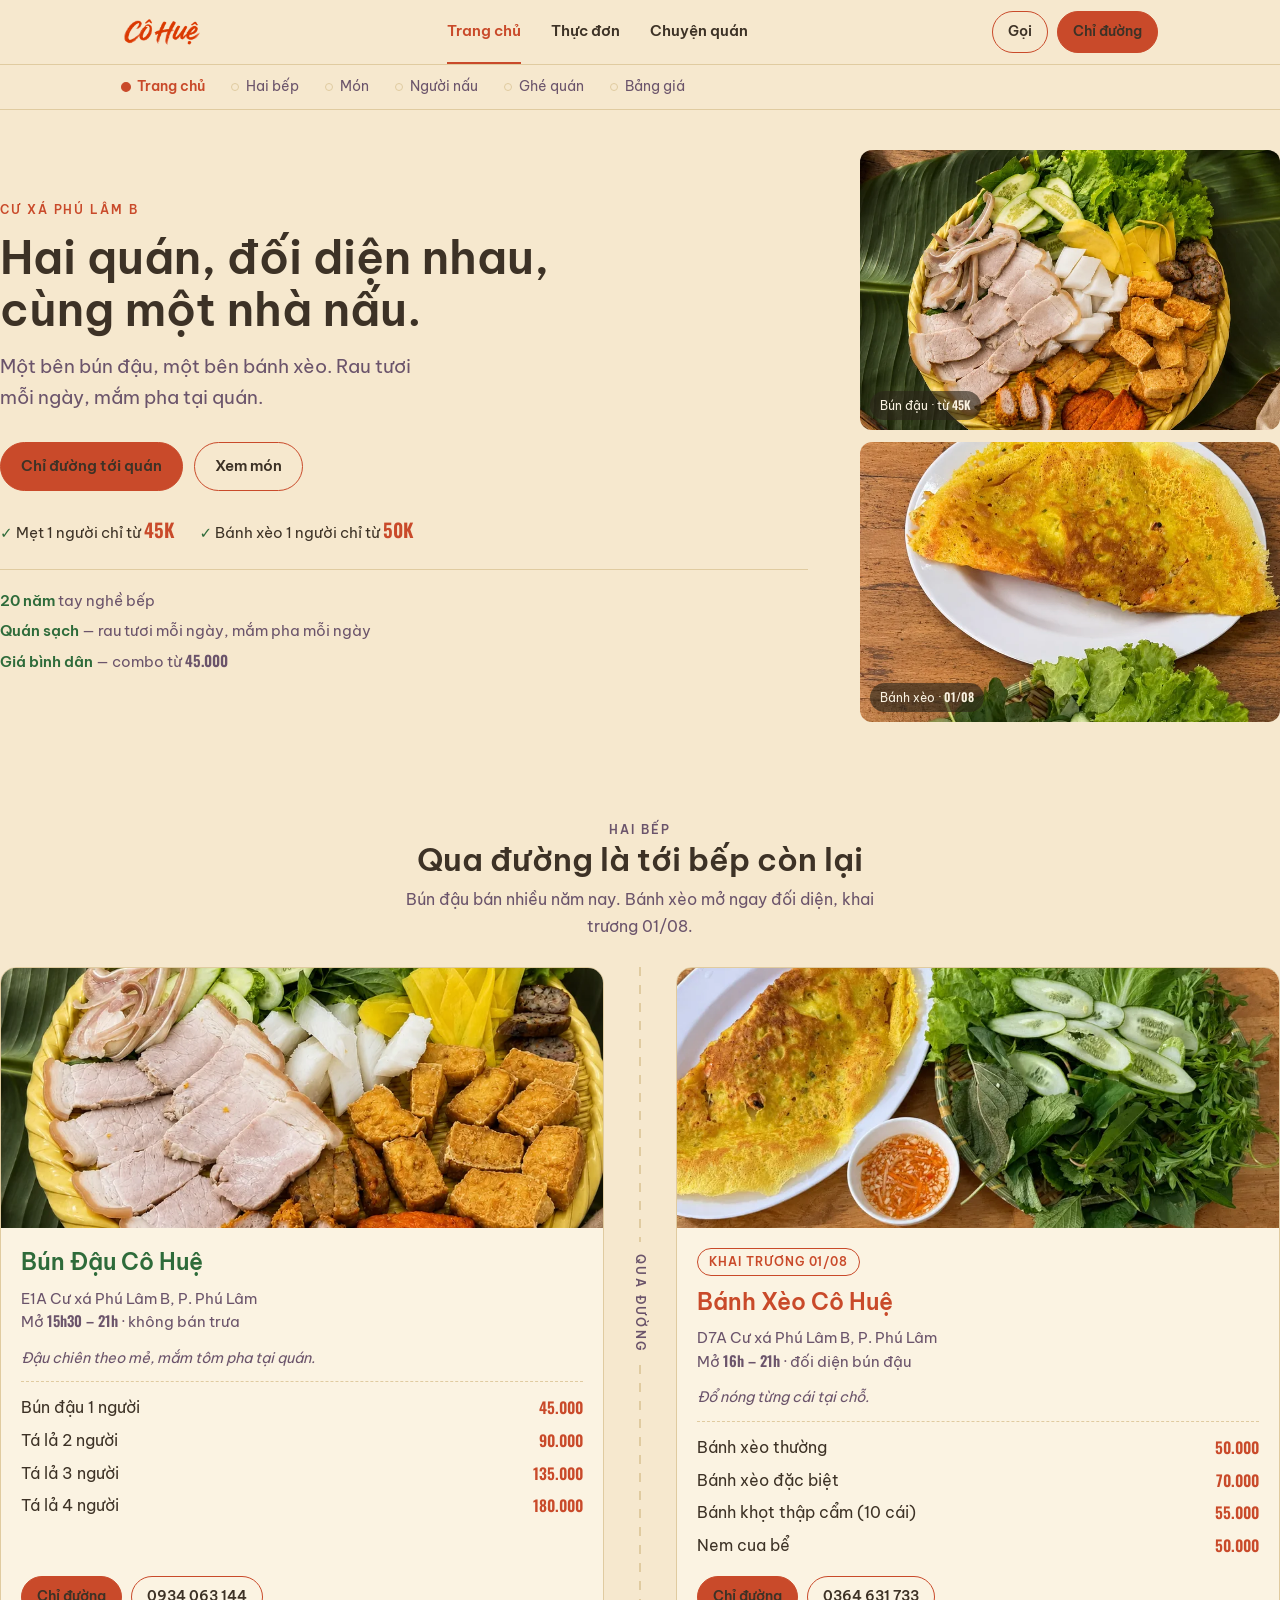
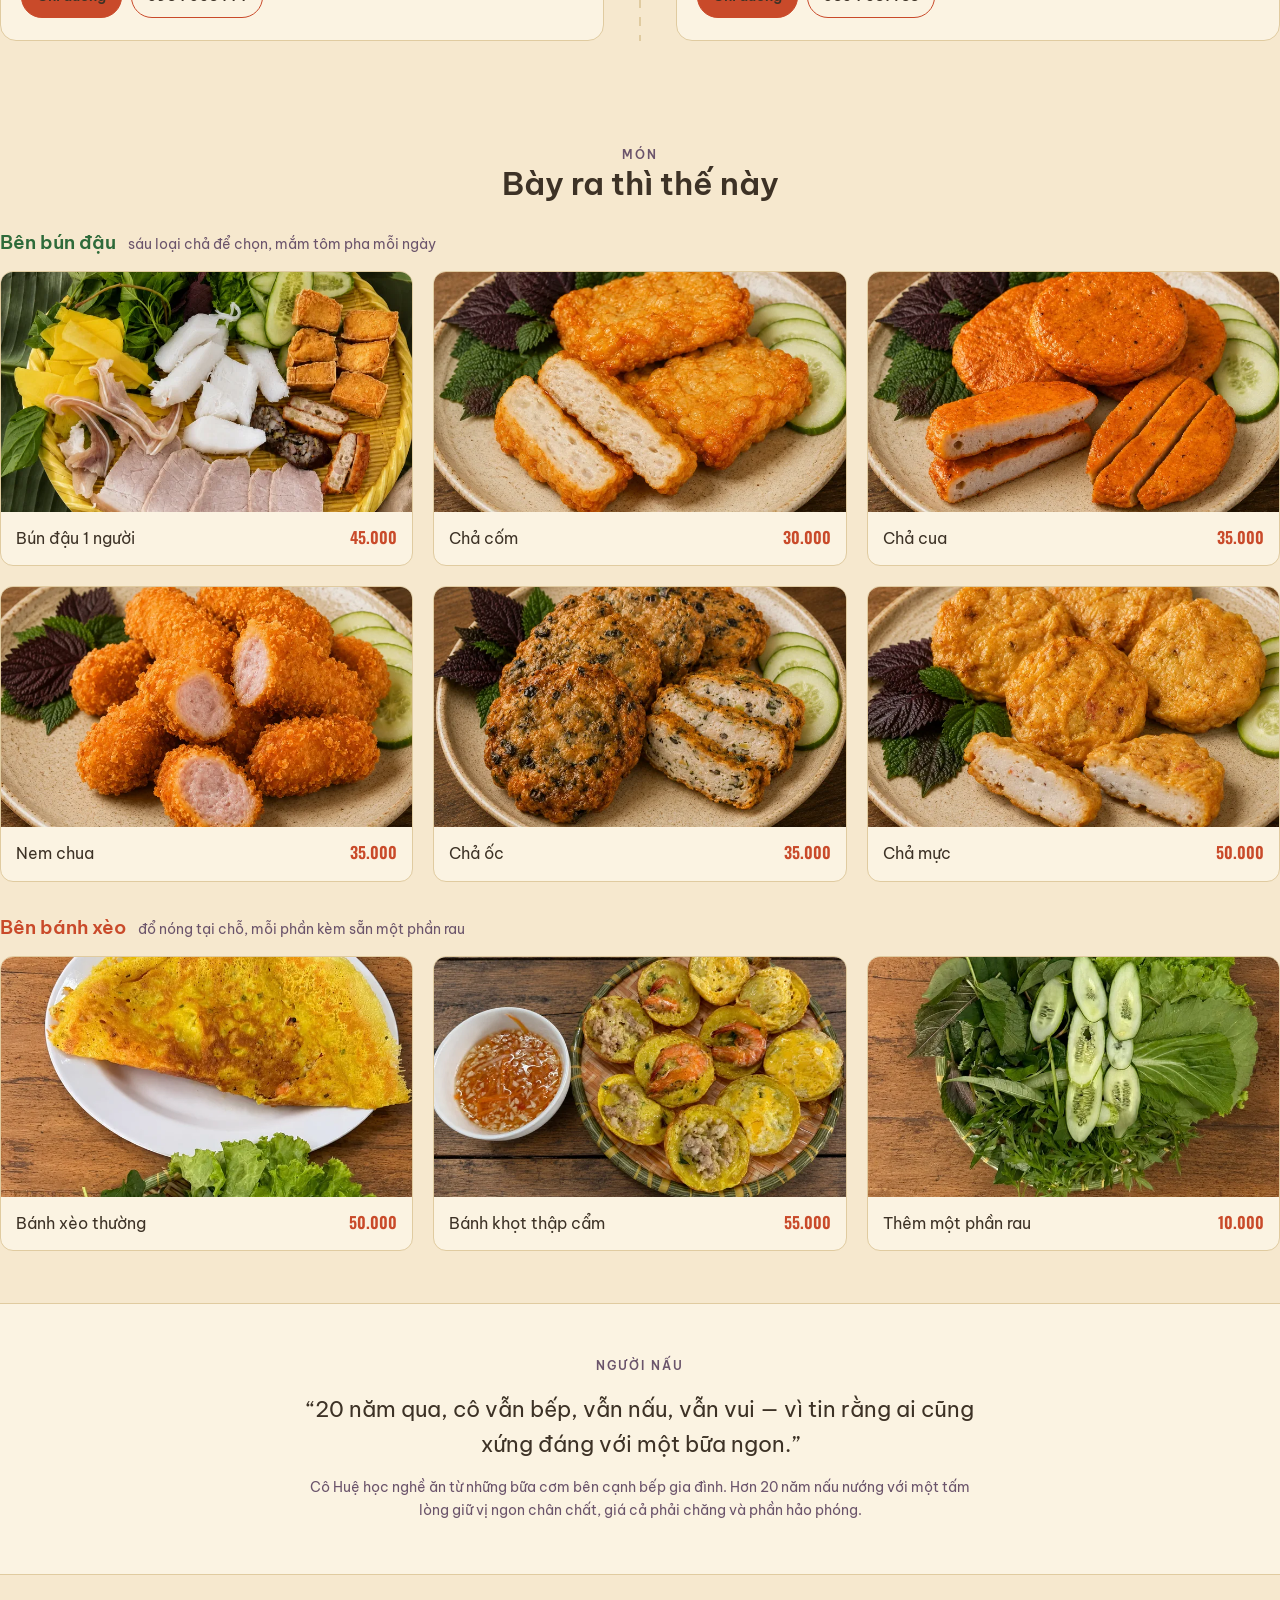
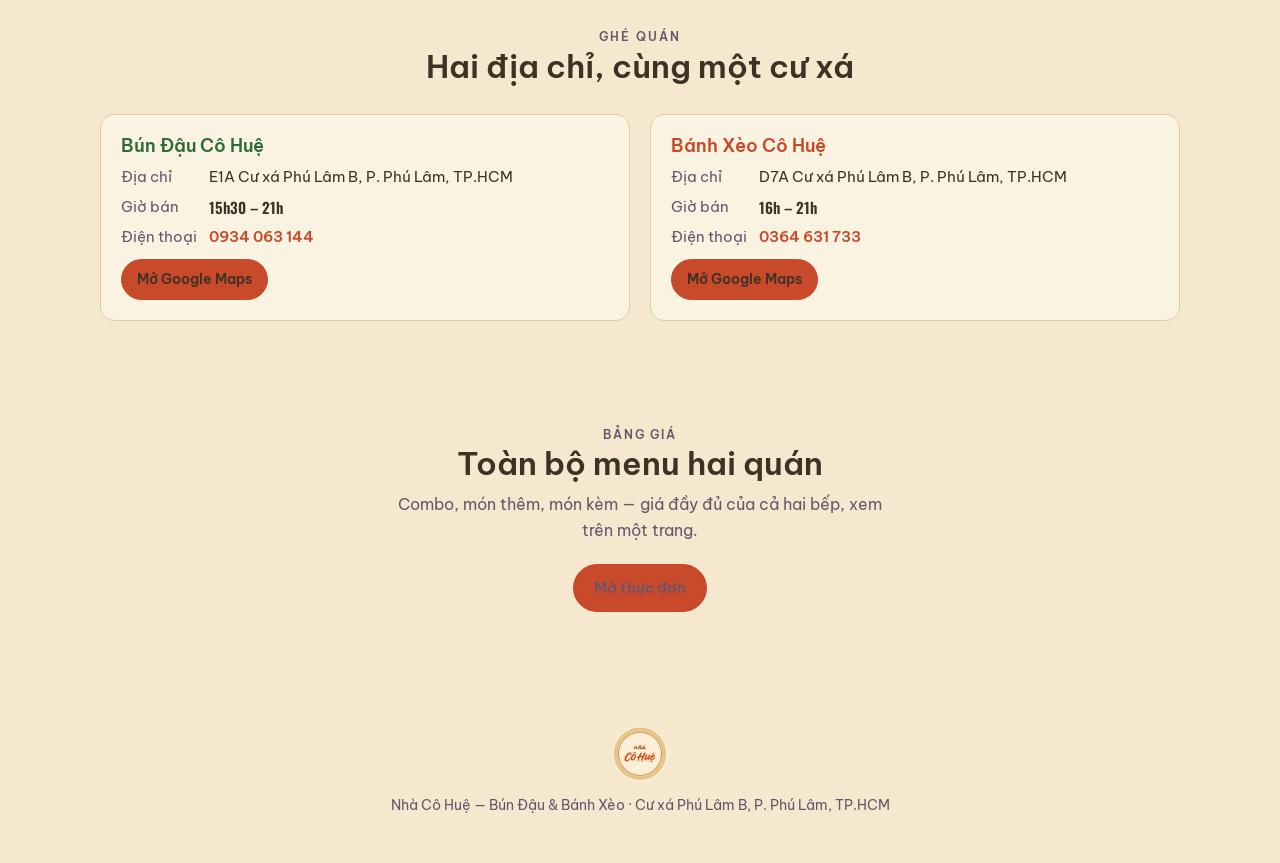
==== commit 20da1a41: "Dai cham khoi ngang duoi thanh tren (thay cot cham doc) Cot doc chi hien tu 1400px nen laptop 1366 k" ====
--- a/index.html
+++ b/index.html
@@ -82,7 +82,22 @@
   </div>
 </header>
 
-<section class="hero">
+<!-- Dải chấm khối: chỉ trang chủ mới có (nằm NGOÀI @bar/@ghe/@chan nên thực đơn
+     và chuyện quán không mượn phải). Phải đứng ngay sau thanh trên trong DOM —
+     nó dính ở top:102/64px, đặt chỗ khác thì dính sai chỗ. Thứ tự sáu chấm phải
+     khớp thứ tự sáu khối ở dưới. -->
+<nav class="rail" aria-label="Khối trên trang">
+  <div class="rail-in">
+    <a class="rail-i" href="#dau" aria-current="true"><span class="rail-d"></span><span class="rail-l">Trang chủ</span></a>
+    <a class="rail-i" href="#hai-bep"><span class="rail-d"></span><span class="rail-l">Hai bếp</span></a>
+    <a class="rail-i" href="#mon"><span class="rail-d"></span><span class="rail-l">Món</span></a>
+    <a class="rail-i" href="#nguoi-nau"><span class="rail-d"></span><span class="rail-l">Người nấu</span></a>
+    <a class="rail-i" href="#ghe-quan"><span class="rail-d"></span><span class="rail-l">Ghé quán</span></a>
+    <a class="rail-i" href="#bang-gia"><span class="rail-d"></span><span class="rail-l">Bảng giá</span></a>
+  </div>
+</nav>
+
+<section class="hero" id="dau">
   <!-- Mốc 861px trong <source>: máy điện thoại ẩn dải bìa bằng CSS, nhưng ảnh
        ẩn bằng display:none vẫn bị tải. Để srcset sau mốc thì mobile chỉ nhận
        fallback 1px, không tốn 233KB.
@@ -126,7 +141,7 @@
   </div>
 </section>
 
-<section class="sec in rong">
+<section class="sec in rong" id="hai-bep">
   <div class="sec-h">
     <div class="lbl">Hai bếp</div>
     <h2>Qua đường là tới bếp còn lại</h2>
@@ -205,7 +220,7 @@
   </div>
 </section>
 
-<section class="chuyen">
+<section class="chuyen" id="nguoi-nau">
   <figure class="in">
     <div class="lbl">Người nấu</div>
     <blockquote>“20 năm qua, cô vẫn bếp, vẫn nấu, vẫn vui — vì tin rằng ai cũng xứng đáng với một bữa ngon.”</blockquote>
@@ -213,7 +228,7 @@
   </figure>
 </section>
 
-<section class="sec in">
+<section class="sec in" id="ghe-quan">
   <div class="sec-h">
     <div class="lbl">Ghé quán</div>
     <h2>Hai địa chỉ, cùng một cư xá</h2>
@@ -262,5 +277,41 @@
 </div>
 
 </div>
+
+<script>
+/* Chấm nào sáng: kẻ một vạch ngang ở 45% chiều cao màn, khối cuối cùng có đỉnh
+   nằm trên vạch đó là khối đang đọc. Chọn phép tính vị trí chứ không phải
+   IntersectionObserver vì nó không có ca rỗng — cuộn vào khoảng hở giữa hai
+   khối vẫn ra đúng một khối, khỏi phải chốt bằng "giữ nguyên chấm cũ".
+   Riêng đáy trang chốt cứng khối cuối: khối cuối cộng chân trang thấp hơn nửa
+   màn nên đỉnh nó không bao giờ vượt được vạch, cuộn hết cỡ vẫn sáng nhầm.
+   Tắt JS thì rail vẫn nhảy đúng chỗ, chỉ là chấm đầu sáng suốt. */
+(function(){
+  var rail=document.querySelector('.rail');
+  if(!rail)return;
+  var muc=[],dang=rail.querySelector('[aria-current]');
+  [].forEach.call(rail.querySelectorAll('.rail-i'),function(a){
+    var el=document.getElementById(a.getAttribute('href').slice(1));
+    if(el)muc.push({a:a,el:el});
+  });
+  if(!muc.length)return;
+  function soi(){
+    var vach=window.pageYOffset+window.innerHeight*0.45,i=0;
+    for(var j=0;j<muc.length;j++){
+      if(muc[j].el.getBoundingClientRect().top+window.pageYOffset<=vach)i=j;
+    }
+    if(window.pageYOffset+window.innerHeight>=
+       document.documentElement.scrollHeight-2)i=muc.length-1;
+    var a=muc[i].a;
+    if(a===dang)return;
+    if(dang)dang.removeAttribute('aria-current');
+    a.setAttribute('aria-current','true');
+    dang=a;
+  }
+  addEventListener('scroll',soi,{passive:true});
+  addEventListener('resize',soi);
+  soi();
+})();
+</script>
 </body>
 </html>
--- a/style.css
+++ b/style.css
@@ -439,8 +439,55 @@
   .the-bai{grid-template-columns:180px 1fr;}
   .the-bai img{width:180px;height:132px;}
 }
+/* ══ Dải chấm khối (28/07) ═════════════════════════════════════════════════
+   Dải ngang dính ngay dưới thanh trên ở trang chủ: mỗi chấm một khối, cuộn tới
+   khối nào thì chấm đó sáng, click thì nhảy tới. Tắt JS vẫn dùng được — mỗi
+   chấm là <a href="#...">, phần JS chỉ lo chuyện sáng/tắt.
+   Bản đầu là cột chấm dọc mép phải, đã bỏ: các dải .in.rong ăn 1280px nên cột
+   dọc cần vw ≥ 1396 mới có lề mà đứng — đo ở 1366 thì nó đè lên ảnh lưới món
+   9px. Nằm ngang thì dải sống trong khổ chữ, không cần lề trống, nên chạy từ
+   861px: laptop 1366 và iPad ngang đều có.
+   Dưới 861px KHÔNG có dải: ở đó thanh trên đã cao 98px (hai hàng), chồng thêm
+   một dải dính nữa là ăn hết một phần tư màn điện thoại, mà dưới đáy đã có
+   thanh dính chở đúng hai việc cần làm.
+   top của sticky phải khớp chiều cao thanh trên theo từng nấc, không có số nào
+   dùng chung được: 861-999px thanh cao 103px (hai hàng 60+42 cộng 1px viền
+   dưới), từ 1000px gộp còn một hàng 65px. Đo bằng getBoundingClientRect chứ
+   đừng cộng nhẩm từ grid-template-rows — quên 1px viền thì dải hở một sợi chỉ
+   đúng chỗ dễ thấy nhất. scroll-margin-top cộng thêm chiều cao dải (45px). */
+.pg section[id]{scroll-margin-top:110px;}
+html{scroll-behavior:smooth;}
+.rail{display:none;}
+@media (min-width:861px){
+  .pg section[id]{scroll-margin-top:158px;}
+  .rail{display:block;position:sticky;top:103px;z-index:29;
+        background:var(--nen);border-bottom:1px solid var(--vien);}
+  .rail-in{max-width:var(--wrap);margin:0 auto;padding:0 22px;
+           display:flex;align-items:center;gap:26px;height:44px;overflow-x:auto;
+           scrollbar-width:none;}
+  .rail-in::-webkit-scrollbar{display:none;}
+  .rail-i{display:flex;align-items:center;gap:7px;text-decoration:none;
+          white-space:nowrap;padding:4px 0;}
+  .rail-d{width:8px;height:8px;border-radius:50%;background:transparent;flex:none;
+          border:1.5px solid var(--vien);
+          transition:background .16s ease,border-color .16s ease,transform .16s ease;}
+  .rail-l{font-size:13.5px;line-height:1;color:var(--chu-phu);
+          transition:color .16s ease;}
+  .rail-i:hover .rail-d{border-color:var(--accent);}
+  .rail-i:hover .rail-l{color:var(--accent);}
+  .rail-i[aria-current="true"] .rail-d{background:var(--accent);border-color:var(--accent);
+                                       transform:scale(1.25);}
+  .rail-i[aria-current="true"] .rail-l{color:var(--accent);font-weight:600;}
+  .rail-i:focus-visible{outline:2px solid var(--accent);outline-offset:3px;border-radius:4px;}
+}
+@media (min-width:1000px){
+  .pg section[id]{scroll-margin-top:120px;}
+  .rail{top:65px;}
+}
 @media (prefers-reduced-motion:reduce){
+  html{scroll-behavior:auto;}
   .btn{transition:none;}
   .btn:hover{transform:none;}
   .md>summary>span::after{transition:none;}
-}
+  .rail-l,.rail-d{transition:none;}
+}
